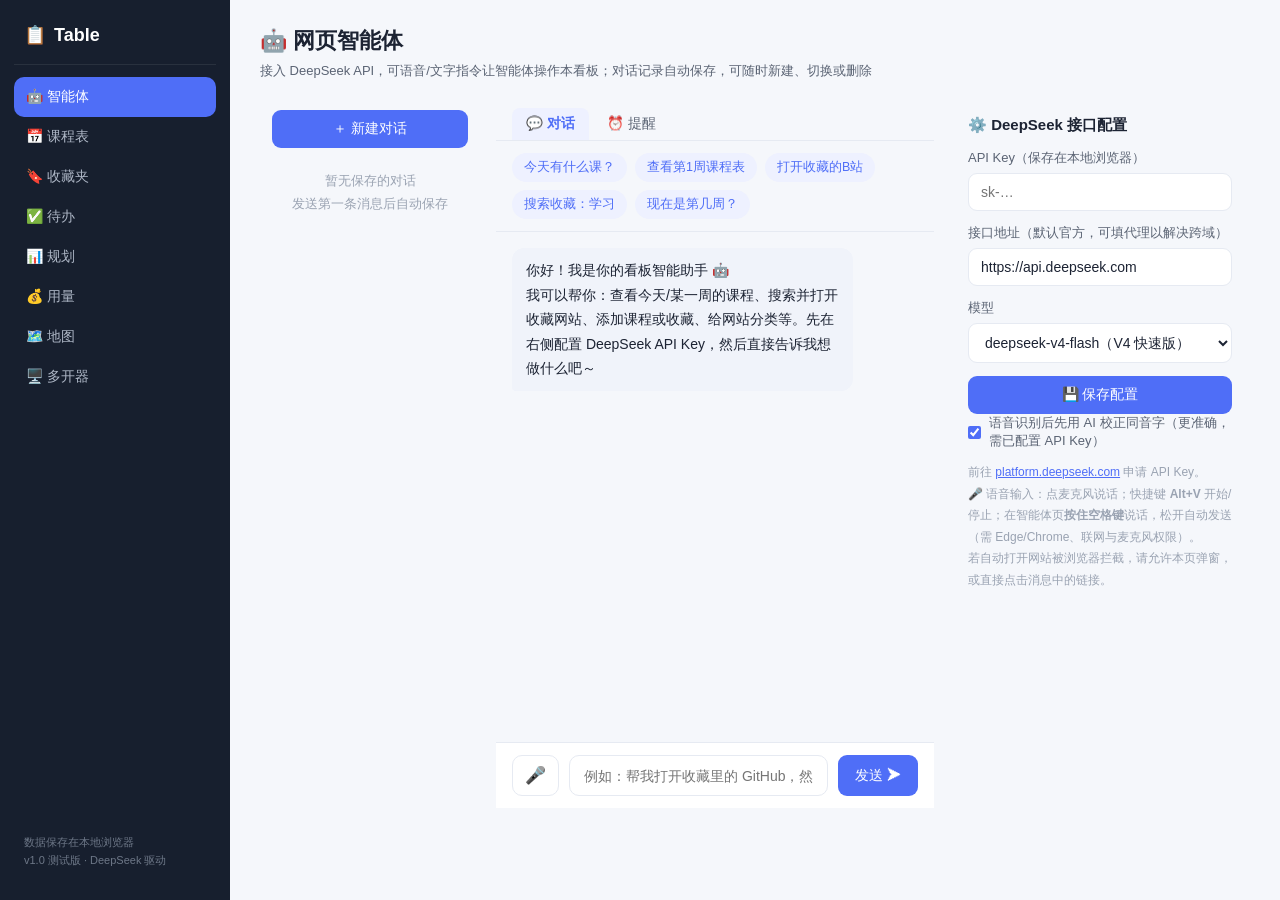
==== index.html @ e318bb45 "open" ====
<!DOCTYPE html>
<html lang="zh-CN">
<head>
  <meta charset="UTF-8" />
  <meta name="viewport" content="width=device-width, initial-scale=1.0" />
  <title>Table-为效率而生</title>
  <link rel="stylesheet" href="Table.css" />
</head>
<body>
  <div class="app">
    <!-- ==================== 侧边导航 ==================== -->
    <aside class="sidebar">
      <div class="logo">📋 <span>Table</span></div>
      <nav>
        <button class="nav-item active" data-page="agent">🤖 智能体<span class="nav-badge hidden" id="nav-remind-badge"></span></button>
        <button class="nav-item" data-page="schedule">📅 课程表</button>
        <button class="nav-item" data-page="bookmarks">🔖 收藏夹</button>
        <button class="nav-item" data-page="tasks">✅ 待办</button>
        <button class="nav-item" data-page="gantt">📊 规划</button>
        <button class="nav-item" data-page="usage">💰 用量</button>
        <button class="nav-item" data-page="map">🗺️ 地图</button>
        <button class="nav-item" data-page="multi">🖥️ 多开器</button>
      </nav>
      <div class="side-foot">数据保存在本地浏览器<br />v1.0 测试版 · DeepSeek 驱动</div>
    </aside>

    <!-- ==================== 主内容区 ==================== -->
    <main class="content">

      <!-- ============ 页面：课程表 ============ -->
      <section id="page-schedule" class="page hidden">
        <div class="page-head">
          <div>
            <h1>📅 大学生课程表</h1>
            <p class="sub">当前：<b id="cur-week-label">第 — 周</b> · <span id="today-label"></span></p>
          </div>
          <div class="head-controls">
            <label class="inline-field">开学第一天(上课)
              <input id="semester-start" type="date" />
            </label>
            <label class="inline-field">节数
              <select id="max-sec">
                <option value="10">10</option>
                <option value="11">11</option>
                <option value="12" selected>12</option>
                <option value="13">13</option>
                <option value="14">14</option>
              </select>
            </label>
            <button class="btn ghost" id="btn-times">⏰ 节次时间</button>
            <div class="week-nav">
              <button id="wk-prev" class="btn ghost" title="上一周">◀</button>
              <select id="wk-select" title="选择周次"></select>
              <button id="wk-next" class="btn ghost" title="下一周">▶</button>
              <button id="btn-today" class="btn ghost">今天</button>
            </div>
            <div class="dropdown">
              <button class="btn ghost" id="btn-import-menu">⬇ 导入课表 ▾</button>
              <div class="menu hidden" id="import-menu">
                <button data-import="html">📄 教务系统网页(HTML)导入</button>
                <button data-import="csv">📊 CSV 模板导入</button>
                <button data-import="paste">📋 粘贴文本导入</button>
                <button data-import="template">⬇ 下载 CSV 模板</button>
              </div>
            </div>
            <button class="btn primary" id="btn-add-course">＋ 添加课程</button>
            <button class="btn ghost danger" id="btn-clear-courses">🗑 清空课表</button>
          </div>
        </div>

        <div id="banner-warn" class="banner hidden">
          ⚠️ 尚未设置「开学第一天（上课）日期」，无法计算当前周和今日课程。请在上方准确填写本学期开学第一天上课的日期（重要：填错会导致当天课程读取错误）。
        </div>

        <div class="sch-wrap">
          <div id="schedule-grid"></div>
        </div>

        <div class="card today-panel" id="today-panel"></div>
      </section>

      <!-- ============ 页面：收藏夹 ============ -->
      <section id="page-bookmarks" class="page hidden">
        <div class="page-head">
          <div>
            <h1>🔖 Edge 收藏夹</h1>
            <p class="sub" id="bm-stats"></p>
          </div>
          <div class="head-controls">
            <button class="btn ghost" id="btn-cats">🏷 分类管理</button>
            <button class="btn primary" id="btn-bm-import">📥 一键导入 Edge 收藏夹</button>
            <button class="btn ghost" id="btn-bm-add">＋ 手动收藏</button>
            <button class="btn ghost" id="btn-bm-dedupe">🧹 一键去重</button>
            <button class="btn ghost" id="btn-bm-export-edge">📤 导出 Edge(HTML)</button>
            <button class="btn ghost" id="btn-bm-export">📤 导出备份 JSON</button>
            <button class="btn ghost danger" id="btn-bm-clear">🗑 清空</button>
          </div>
        </div>

        <div class="guide">
          <b>导入方式：</b><br />
          方式 A（推荐）：Edge 地址栏输入 <code>edge://favorites</code> → 打开收藏夹管理 → 右上角 <code>⋯</code> → <code>导出收藏夹</code>，保存 HTML 文件后选择导入。<br />
          方式 B：直接选择本地收藏文件（无扩展名）：<code>C:\Users\你的用户名\AppData\Local\Microsoft\Edge\User Data\Default\Bookmarks</code><br />
          <b>互通：</b>点「导出 Edge(HTML)」生成的 HTML 文件，可在 Edge <code>edge://favorites</code> → <code>⋯</code> → <code>导入收藏夹</code> 批量导入，所有分类文件夹将直接出现在 Edge <b>收藏夹栏</b>中。<br />
          <b>说明：</b>浏览器安全策略不允许网页自动读取本地文件，首次需手动选择一次文件；重复导入会自动按网址去重，并给已有书签补齐缺失分类。导入时收藏夹的子文件夹会自动转换为分类（根文件夹直属书签为未分类）。
        </div>

        <div class="bm-toolbar">
          <input id="bm-search" class="search-input" type="search" placeholder="🔍 搜索网站名称 / 网址 / 分类名称…" />
        </div>
        <div class="chips" id="bm-chips"></div>
        <div class="bm-grid" id="bm-grid"></div>
      </section>

      <!-- ============ 页面：待办 ============ -->
      <section id="page-tasks" class="page hidden">
        <div class="page-head">
          <div>
            <h1>✅ 任务待办</h1>
            <p class="sub" id="tk-stats"></p>
          </div>
          <div class="head-controls">
            <button class="btn primary" id="btn-tk-add">＋ 添加任务</button>
          </div>
        </div>
        <div class="tk-list" id="tk-list"></div>
      </section>

      <!-- ============ 页面：规划（甘特图） ============ -->
      <section id="page-gantt" class="page hidden">
        <div class="page-head">
          <div>
            <h1>📊 未来规划 · 甘特图</h1>
            <p class="sub" id="gt-stats"></p>
          </div>
          <div class="head-controls">
            <label class="inline-field">刻度
              <select id="gt-zoom">
                <option value="12">12px/天</option>
                <option value="16" selected>16px/天</option>
                <option value="24">24px/天</option>
                <option value="32">32px/天</option>
                <option value="48">48px/天</option>
              </select>
            </label>
            <button class="btn ghost" id="btn-gt-today">📍 今天</button>
            <button class="btn primary" id="btn-gt-add">＋ 添加事件</button>
          </div>
        </div>
        <div class="card gantt-wrap">
          <div id="gantt-chart"></div>
        </div>
      </section>

      <!-- ============ 页面：用量中心 ============ -->
      <section id="page-usage" class="page hidden">
        <div class="page-head">
          <div>
            <h1>💰 用量中心</h1>
            <p class="sub">DeepSeek 官方余额接口 + 本看板逐请求消耗统计（估算费用）</p>
          </div>
          <div class="head-controls">
            <div class="seg" id="us-range">
              <button class="seg-btn active" data-range="today">今日</button>
              <button class="seg-btn" data-range="7d">近7天</button>
              <button class="seg-btn" data-range="30d">近30天</button>
              <button class="seg-btn" data-range="all">全部</button>
            </div>
          </div>
        </div>
        <div id="us-balance"></div>
        <div class="us-grid">
          <div class="card us-chart-card">
            <div class="card-head"><h2>Token 消耗</h2><span class="card-hint" id="us-chart-hint"></span></div>
            <div class="us-chart" id="us-chart"></div>
          </div>
          <div class="card us-table-card">
            <div class="card-head"><h2>模型维度统计</h2><span class="card-hint" id="us-table-hint"></span></div>
            <div class="table-wrap">
              <table class="tx-table"><thead>
                <tr><th>模型</th><th>请求数</th><th>输入·命中</th><th>输入·未命中</th><th>输出</th><th>估算费用</th></tr>
              </thead><tbody id="us-table-body"></tbody></table>
            </div>
          </div>
        </div>
        <div class="card us-price-card">
          <div class="card-head"><h2>单价设置（¥ / 百万 tokens · 每模型独立六项）</h2><span class="card-hint">官方调价后在此修改，费用估算立即生效；高峰时段为北京时间 9:00-12:00、14:00-18:00（其余为空闲时段）</span></div>
          <div id="us-price-groups"></div>
          <div class="us-price-row"><button class="btn primary" id="us-price-save">💾 保存全部单价</button></div>
        </div>
      </section>

      <!-- ============ 页面：地图 ============ -->
      <section id="page-map" class="page hidden">
        <div class="page-head">
          <div>
            <h1>🗺️ 高德地图</h1>
            <p class="sub" id="map-status">未配置 API Key</p>
          </div>
          <div class="head-controls">
            <input id="map-search-input" class="search-input" type="search" placeholder="🔍 搜索地点（如：西安交通大学）" style="max-width:280px" />
            <button class="btn primary" id="btn-map-search">查找</button>
            <button class="btn ghost" id="btn-map-locate">📍 定位</button>
            <button class="btn ghost" id="btn-fence-add">⛓️ 电子围栏</button>
            <button class="btn ghost" id="btn-map-ruler">📏 测距</button>
            <button class="btn ghost" id="btn-map-route">🧭 路径规划</button>
            <button class="btn ghost" id="btn-map-config">⚙️ Key 配置</button>
            <button class="btn ghost" id="btn-map-full">⛶ 全屏</button>
          </div>
        </div>
        <div class="map-layout">
          <div class="card map-wrap">
            <div id="map-container"></div>
            <div id="map-draw-banner" class="map-draw-banner hidden">
              <span id="map-draw-text">正在绘制围栏…</span>
              <button class="btn primary btn-sm hidden" id="map-draw-done">✅ 完成</button>
              <button class="btn ghost btn-sm" id="map-draw-cancel">取消</button>
            </div>
            <div id="map-route-banner" class="map-draw-banner map-route-banner hidden">
              <span id="map-route-text">正在选择起点…</span>
              <button class="btn ghost btn-sm" id="map-route-cancel">取消</button>
            </div>
          </div>
          <div class="card map-side">
            <div class="card-head">
              <h2>地图面板</h2>
              <div class="seg" id="map-side-tabs">
                <button class="seg-btn active" data-tab="results">搜索结果</button>
                <button class="seg-btn" data-tab="fences">⛓️ 围栏</button>
              </div>
            </div>
            <span class="card-hint" id="map-side-hint" style="margin-bottom:6px">输入关键词点击「查找」</span>
            <div id="map-results" class="map-results"></div>
            <div id="map-fences" class="map-fences hidden">
              <div class="fence-count" id="fence-count"></div>
              <div id="fence-list"></div>
            </div>
          </div>
        </div>
      </section>

      <!-- ============ 页面：多开器 ============ -->
      <section id="page-multi" class="page hidden">
        <div class="page-head">
          <div>
            <h1>🖥️ 多开器</h1>
            <p class="sub" id="multi-status">同时打开多个网页分屏独立操作 · 部分网站禁止嵌入（该屏会显示空白）</p>
          </div>
          <div class="head-controls">
            <div class="seg" id="multi-layout">
              <button class="seg-btn" data-layout="1">1 屏</button>
              <button class="seg-btn active" data-layout="2">2 屏</button>
              <button class="seg-btn" data-layout="4">4 屏</button>
            </div>
            <select id="multi-group" class="select" style="width:auto"><option value="">— 网址组 —</option></select>
            <button class="btn ghost" id="multi-group-save">💾 存为组</button>
            <button class="btn ghost danger" id="multi-group-del">🗑 删组</button>
            <button class="btn ghost" id="btn-multi-popall" title="把各屏网址在独立浏览器窗口中打开（不受嵌入/第三方Cookie限制）">🪟 全部外置</button>
            <button class="btn ghost" id="btn-multi-full">⛶ 全屏</button>
          </div>
        </div>
        <div id="multi-grid" class="multi-grid layout-2"></div>
      </section>

      <!-- ============ 页面：智能体 ============ -->
      <section id="page-agent" class="page">
        <div class="page-head">
          <div>
            <h1>🤖 网页智能体</h1>
            <p class="sub">接入 DeepSeek API，可语音/文字指令让智能体操作本看板；对话记录自动保存，可随时新建、切换或删除</p>
          </div>
        </div>

        <div class="agent-layout">
          <div class="card sess-panel">
            <button class="btn primary btn-block" id="btn-new-chat">＋ 新建对话</button>
            <div id="sess-list"></div>
          </div>
          <div class="card chat-card">
            <div class="chat-tabs">
              <button class="chat-tab active" data-tab="chat">💬 对话</button>
              <button class="chat-tab" data-tab="remind">⏰ 提醒<span class="red-badge hidden" id="remind-badge"></span></button>
            </div>
            <div class="quick-chips">
              <button class="qchip" data-q="今天有什么课？">今天有什么课？</button>
              <button class="qchip" data-q="查看第1周的课程表">查看第1周课程表</button>
              <button class="qchip" data-q="打开收藏夹里的B站">打开收藏的B站</button>
              <button class="qchip" data-q="搜索收藏夹：学习">搜索收藏：学习</button>
              <button class="qchip" data-q="现在是第几周？">现在是第几周？</button>
            </div>
            <div class="chat-msgs" id="chat-msgs">
              <div class="msg ai">你好！我是你的看板智能助手 🤖<br />我可以帮你：查看今天/某一周的课程、搜索并打开收藏网站、添加课程或收藏、给网站分类等。先在右侧配置 DeepSeek API Key，然后直接告诉我想做什么吧～</div>
            </div>
            <div class="remind-msgs hidden" id="remind-msgs"></div>
            <div class="chat-inputrow">
              <button class="btn voice-btn" id="btn-voice" title="语音输入（需 Edge/Chrome、联网和麦克风权限）">🎤</button>
              <input id="chat-input" type="text" placeholder="例如：帮我打开收藏里的 GitHub，然后看看这周有什么课（也可点 🎤 语音输入）" />
              <button class="btn primary" id="btn-chat-send">发送 ➤</button>
            </div>
          </div>

          <div class="card agent-cfg">
            <h3>⚙️ DeepSeek 接口配置</h3>
            <label class="field">
              <span>API Key（保存在本地浏览器）</span>
              <input id="ag-key" type="password" placeholder="sk-…" />
            </label>
            <label class="field">
              <span>接口地址（默认官方，可填代理以解决跨域）</span>
              <input id="ag-base" type="text" placeholder="https://api.deepseek.com" />
            </label>
            <label class="field">
              <span>模型</span>
              <select id="ag-model">
                <option value="deepseek-v4-flash">deepseek-v4-flash（V4 快速版）</option>
                <option value="deepseek-v4-pro">deepseek-v4-pro（V4 旗舰版）</option>
              </select>
            </label>
            <button class="btn primary btn-block" id="btn-ag-save">💾 保存配置</button>
            <label class="check-row">
              <input type="checkbox" id="ag-voicefix" checked />
              <span>语音识别后先用 AI 校正同音字（更准确，需已配置 API Key）</span>
            </label>
            <p class="cfg-hint">
              前往 <a href="https://platform.deepseek.com" target="_blank" rel="noopener">platform.deepseek.com</a> 申请 API Key。<br />
              🎤 语音输入：点麦克风说话；快捷键 <b>Alt+V</b> 开始/停止；在智能体页<b>按住空格键</b>说话，松开自动发送（需 Edge/Chrome、联网与麦克风权限）。<br />
              若自动打开网站被浏览器拦截，请允许本页弹窗，或直接点击消息中的链接。
            </p>
          </div>
        </div>
      </section>
    </main>
  </div>

  <!-- ==================== 课程弹窗 ==================== -->
  <div id="modal-course" class="modal hidden">
    <div class="modal-mask"></div>
    <div class="modal-card">
      <div class="modal-head">
        <h3 id="c-title">添加课程</h3>
        <button class="modal-close" data-close="modal-course">✕</button>
      </div>
      <div class="modal-body">
        <div class="form-grid">
          <label class="field"><span>课程名称 *</span><input id="c-name" type="text" placeholder="如：高等数学" /></label>
          <label class="field"><span>教师</span><input id="c-teacher" type="text" placeholder="如：张老师" /></label>
          <label class="field"><span>教室 / 地点</span><input id="c-location" type="text" placeholder="如：教101" /></label>
          <label class="field"><span>星期 *</span>
            <select id="c-day">
              <option value="1">周一</option><option value="2">周二</option><option value="3">周三</option>
              <option value="4">周四</option><option value="5">周五</option><option value="6">周六</option><option value="7">周日</option>
            </select>
          </label>
          <label class="field"><span>开始节次 *</span><input id="c-start" type="number" min="1" max="14" value="1" /></label>
          <label class="field"><span>结束节次 *</span><input id="c-end" type="number" min="1" max="14" value="2" /></label>
        </div>
        <label class="field"><span>上课周次 *（如 1-16周、1-8周(单)、2-16周(双)、3,5,7周）</span>
          <input id="c-weeks" type="text" placeholder="如：1-16周" /></label>
        <label class="field"><span>备注</span><input id="c-note" type="text" maxlength="50" placeholder="可选" /></label>
      </div>
      <div class="modal-foot">
        <button class="btn ghost" data-close="modal-course">取消</button>
        <button class="btn ghost danger hidden" id="c-delete">删除</button>
        <button class="btn primary" id="c-save">保存</button>
      </div>
    </div>
  </div>

  <!-- ==================== 导入课表弹窗 ==================== -->
  <div id="modal-import" class="modal hidden">
    <div class="modal-mask"></div>
    <div class="modal-card wide">
      <div class="modal-head">
        <h3 id="im-title">导入课表</h3>
        <button class="modal-close" data-close="modal-import">✕</button>
      </div>
      <div class="modal-body">
        <div id="im-guide"></div>
        <div id="im-paste" class="hidden">
          <label class="field"><span>每行一门课：课程名称|教师|教室|星期(1-7)|节次(如3-4)|周次(如1-16周)</span>
            <textarea id="im-paste-text" rows="8" placeholder="高等数学|张老师|教101|1|1-2|1-16周&#10;大学英语|李老师|教202|3|3-4|2-16周(双)"></textarea>
          </label>
          <button class="btn primary" id="im-paste-ok">解析并预览</button>
        </div>
        <div id="im-preview" class="hidden">
          <p class="pv-summary" id="im-summary"></p>
          <div class="pv-wrap"><table class="pv-table"><thead>
            <tr><th>课程名称</th><th>教师</th><th>教室</th><th>星期</th><th>节次</th><th>周次</th></tr>
          </thead><tbody id="im-preview-body"></tbody></table></div>
        </div>
      </div>
      <div class="modal-foot">
        <button class="btn ghost" data-close="modal-import">取消</button>
        <button class="btn primary hidden" id="im-confirm">✅ 确认导入</button>
      </div>
    </div>
  </div>

  <!-- ==================== 节次时间设置弹窗 ==================== -->
  <div id="modal-times" class="modal hidden">
    <div class="modal-mask"></div>
    <div class="modal-card">
      <div class="modal-head">
        <h3>⏰ 节次时间设置</h3>
        <button class="modal-close" data-close="modal-times">✕</button>
      </div>
      <div class="modal-body">
        <div class="times-table" id="times-table"></div>
        <p class="cfg-hint">填写每日各节次的开始 / 结束时间后，将显示在课表左侧节次列、今日课程和课程块悬浮提示中；某节无课可留空。</p>
      </div>
      <div class="modal-foot">
        <button class="btn ghost" id="times-default">⚡ 填充默认时间</button>
        <button class="btn ghost" data-close="modal-times">取消</button>
        <button class="btn primary" id="times-save">保存</button>
      </div>
    </div>
  </div>

  <!-- ==================== 分类管理弹窗 ==================== -->
  <div id="modal-cats" class="modal hidden">
    <div class="modal-mask"></div>
    <div class="modal-card">
      <div class="modal-head">
        <h3>🏷 分类管理</h3>
        <button class="modal-close" data-close="modal-cats">✕</button>
      </div>
      <div class="modal-body">
        <div id="cats-list"></div>
        <div class="cats-add-row">
          <input id="cat-new-name" type="text" placeholder="新分类名称" maxlength="12" />
          <button class="btn primary" id="cat-add">＋ 添加</button>
        </div>
        <p class="cfg-hint">重命名分类后，该分类下的收藏会自动更新；删除分类后，其下收藏变为「未分类」。</p>
      </div>
      <div class="modal-foot">
        <button class="btn ghost" data-close="modal-cats">关闭</button>
      </div>
    </div>
  </div>

  <!-- ==================== 手动收藏弹窗 ==================== -->
  <div id="modal-bm-add" class="modal hidden">
    <div class="modal-mask"></div>
    <div class="modal-card">
      <div class="modal-head">
        <h3>＋ 手动收藏网站</h3>
        <button class="modal-close" data-close="modal-bm-add">✕</button>
      </div>
      <div class="modal-body">
        <label class="field"><span>网站名称 *</span><input id="bma-name" type="text" maxlength="60" placeholder="如：B站" /></label>
        <label class="field"><span>网址 *</span><input id="bma-url" type="text" placeholder="如：www.bilibili.com（可省略 https://）" /></label>
        <label class="field"><span>分类（可选）</span><select id="bma-cat"></select></label>
      </div>
      <div class="modal-foot">
        <button class="btn ghost" data-close="modal-bm-add">取消</button>
        <button class="btn primary" id="bma-save">保存</button>
      </div>
    </div>
  </div>

  <!-- ==================== 任务弹窗 ==================== -->
  <div id="modal-task" class="modal hidden">
    <div class="modal-mask"></div>
    <div class="modal-card">
      <div class="modal-head">
        <h3 id="tk-modal-title">添加任务</h3>
        <button class="modal-close" data-close="modal-task">✕</button>
      </div>
      <div class="modal-body">
        <label class="field"><span>任务名称 *</span><input id="tk-title" type="text" maxlength="60" placeholder="如：提交实验报告" /></label>
        <label class="field"><span>结束时间 *（截止前 1 小时会自动提醒）</span><input id="tk-due" type="datetime-local" /></label>
        <label class="field"><span>备注（可选）</span><input id="tk-note" type="text" maxlength="100" placeholder="如：格式要求 PDF" /></label>
      </div>
      <div class="modal-foot">
        <button class="btn ghost" data-close="modal-task">取消</button>
        <button class="btn ghost danger hidden" id="tk-delete">删除</button>
        <button class="btn primary" id="tk-save">保存</button>
      </div>
    </div>
  </div>

  <!-- ==================== 规划事件弹窗 ==================== -->
  <div id="modal-event" class="modal hidden">
    <div class="modal-mask"></div>
    <div class="modal-card">
      <div class="modal-head">
        <h3 id="ev-modal-title">添加事件</h3>
        <button class="modal-close" data-close="modal-event">✕</button>
      </div>
      <div class="modal-body">
        <label class="field"><span>事件名称 *</span><input id="ev-name" type="text" maxlength="60" placeholder="如：课程设计 / 期末复习" /></label>
        <div class="form-grid">
          <label class="field"><span>开始日期 *</span><input id="ev-start" type="date" /></label>
          <label class="field"><span>结束日期 *</span><input id="ev-end" type="date" /></label>
        </div>
      </div>
      <div class="modal-foot">
        <button class="btn ghost" data-close="modal-event">取消</button>
        <button class="btn ghost danger hidden" id="ev-delete">删除</button>
        <button class="btn primary" id="ev-save">保存</button>
      </div>
    </div>
  </div>

  <!-- ==================== 地图 Key 配置弹窗 ==================== -->
  <div id="modal-mapcfg" class="modal hidden">
    <div class="modal-mask"></div>
    <div class="modal-card">
      <div class="modal-head">
        <h3>🗺️ 高德地图 Key 配置</h3>
        <button class="modal-close" data-close="modal-mapcfg">✕</button>
      </div>
      <div class="modal-body">
        <label class="field"><span>API Key *（Web服务 / JS API 共用）</span>
          <input id="map-key" type="text" placeholder="在高德开放平台创建应用后获取" /></label>
        <label class="field"><span>安全密钥（SecurityJsCode，JS API 2.0 必需）</span>
          <input id="map-sec" type="text" placeholder="与 Key 配套的安全密钥" /></label>
        <div class="guide">
          <b>申请步骤：</b><br />
          1. 打开 <code>https://console.amap.com</code> → 应用管理 → 我的应用 → 创建新应用<br />
          2. 添加 Key，服务平台勾选 <b>「Web端(JS API)」</b> 与 <b>「Web服务」</b><br />
          3. 复制 <b>Key</b> 与 <b>安全密钥</b> 填入上方，点「保存并测试」<br />
          Key 仅保存在本机浏览器 localStorage，不会上传。
        </div>
      </div>
      <div class="modal-foot">
        <button class="btn ghost" data-close="modal-mapcfg">取消</button>
        <button class="btn primary" id="map-save-test">💾 保存并测试</button>
      </div>
    </div>
  </div>

  <!-- ==================== 电子围栏弹窗 ==================== -->
  <div id="modal-fence" class="modal hidden">
    <div class="modal-mask"></div>
    <div class="modal-card">
      <div class="modal-head">
        <h3 id="fence-modal-title">⛓️ 新建电子围栏</h3>
        <button class="modal-close" data-close="modal-fence">✕</button>
      </div>
      <div class="modal-body">
        <label class="field"><span>围栏名称 *</span><input id="fence-name" type="text" maxlength="30" placeholder="如：宿舍区 / 图书馆 / 自习室范围" /></label>
        <span style="display:block;font-size:13px;color:var(--ink2);margin-bottom:6px">围栏形状</span>
        <div class="fence-types">
          <button type="button" class="fence-type-card active" data-type="polygon">
            <span class="ft-icon">⬠</span>
            <span class="ft-label">多边形围栏</span>
            <span class="ft-desc">单击添加顶点，双击结束</span>
          </button>
          <button type="button" class="fence-type-card" data-type="circle">
            <span class="ft-icon">◯</span>
            <span class="ft-label">圆形围栏</span>
            <span class="ft-desc">拖动设置半径，或输入半径点选圆心</span>
          </button>
        </div>
        <div id="fence-pick-group" class="hidden">
          <label class="field"><span>多边形绘制方式</span>
            <select id="fence-draw-mode">
              <option value="free">🖱 自由绘制（单击加点，双击结束）</option>
              <option value="pick">🎯 选点绘制（选取旧围栏内的多个点）</option>
            </select>
          </label>
          <label class="field"><span>约束围栏（选点绘制时选择旧围栏）</span>
            <select id="fence-constraint"></select>
          </label>
        </div>
        <div id="fence-radius-group" class="hidden">
          <label class="field"><span>圆形半径（米）</span>
            <input id="fence-radius" type="number" min="10" max="100000" step="10" value="200" /></label>
          <div class="seg" id="fence-circle-mode" style="margin-bottom:14px">
            <button class="seg-btn active" data-mode="drag">🖱 拖动设置半径</button>
            <button class="seg-btn" data-mode="input">🎯 输入半径（点选圆心）</button>
          </div>
        </div>
        <div class="guide">保存后围栏以橙色虚线 + 半透明填充显示在地图上；可在右侧「⛓️ 围栏」面板中定位、改名、重绘或删除。</div>
      </div>
      <div class="modal-foot">
        <button class="btn ghost" data-close="modal-fence">取消</button>
        <button class="btn primary" id="fence-draw-start">▶ 开始绘制</button>
      </div>
    </div>
  </div>

  <!-- ==================== 路径规划弹窗 ==================== -->
  <div id="modal-route" class="modal hidden">
    <div class="modal-mask"></div>
    <div class="modal-card">
      <div class="modal-head">
        <h3>🧭 路径规划</h3>
        <button class="modal-close" data-close="modal-route">✕</button>
      </div>
      <div class="modal-body">
        <div class="route-field">
          <span class="route-label">起点 *（搜索后从列表选择具体位置）</span>
          <div class="route-input-row">
            <input id="route-origin" type="text" placeholder="如：西安交通大学 东门（或 经度,纬度）" />
            <button class="btn ghost" id="route-origin-search">🔍 搜索</button>
          </div>
          <div class="route-picked hidden" id="route-origin-picked"></div>
          <div class="route-pick-list" id="route-origin-list"></div>
        </div>
        <div class="route-field">
          <span class="route-label">终点 *（搜索后从列表选择具体位置）</span>
          <div class="route-input-row">
            <input id="route-dest" type="text" placeholder="如：钟楼饭店（或 经度,纬度）" />
            <button class="btn ghost" id="route-dest-search">🔍 搜索</button>
          </div>
          <div class="route-picked hidden" id="route-dest-picked"></div>
          <div class="route-pick-list" id="route-dest-list"></div>
        </div>
        <label class="field"><span>出行方式</span>
          <select id="route-mode">
            <option value="driving">🚗 驾车</option>
            <option value="walking">🚶 步行</option>
            <option value="bicycling">🚴 骑行</option>
            <option value="metro">🚇 地铁（优先含地铁的换乘方案）</option>
            <option value="transit">🚌 混合（公交/地铁/步行综合）</option>
          </select>
        </label>
        <div class="guide">⚠️ 规划将给出「🏆 最优方案」与最多两条备选方案（虚线显示）；混合出行自动组合公交、地铁与步行。重名建筑请务必在地图上对照选点。</div>
      </div>
      <div class="modal-foot">
        <button class="btn ghost" data-close="modal-route">取消</button>
        <button class="btn primary" id="route-plan-start">▶ 开始规划</button>
      </div>
    </div>
  </div>

  <div id="toast" class="toast hidden"></div>

  <!-- 隐藏文件输入 -->
  <input type="file" id="file-import" class="hidden" />
  <input type="file" id="file-bm" class="hidden" />

  <script src="Table.js"></script>
</body>
</html>
---- Table.css ----
/* ============================================================
   Table - 样式表
   主题：靛蓝 #4f6ef7 · 深色侧栏 · 卡片式布局
   ============================================================ */

:root {
  --bg: #f5f7fb;
  --card: #ffffff;
  --line: #e6eaf2;
  --ink: #1c2333;
  --ink2: #5b6474;
  --ink3: #9aa3b2;
  --accent: #4f6ef7;
  --accent-light: #eef1ff;
  --danger: #ef4444;
  --radius: 14px;
  --shadow: 0 4px 16px rgba(28, 35, 51, 0.06);
}

* { box-sizing: border-box; margin: 0; padding: 0; }
body {
  font-family: -apple-system, BlinkMacSystemFont, "PingFang SC", "Hiragino Sans GB",
    "Microsoft YaHei", "Segoe UI", sans-serif;
  background: var(--bg);
  color: var(--ink);
  min-height: 100vh;
}
.hidden { display: none !important; }
button { font-family: inherit; cursor: pointer; border: none; background: none; }
input, select, textarea { font-family: inherit; }

/* ---------------- 布局 ---------------- */
.app { display: flex; min-height: 100vh; }
.sidebar {
  width: 230px;
  flex: none;
  background: #171f2e;
  color: #fff;
  padding: 20px 14px;
  display: flex;
  flex-direction: column;
  gap: 12px;
  position: sticky;
  top: 0;
  height: 100vh;
}
.logo {
  display: flex; align-items: center; gap: 8px;
  font-size: 18px; font-weight: 700;
  padding: 4px 10px 18px;
  border-bottom: 1px solid rgba(255, 255, 255, .08);
}
.nav-item {
  display: flex; align-items: center; gap: 10px;
  width: 100%;
  padding: 11px 12px;
  border-radius: 10px;
  color: #aeb7c6;
  font-size: 14px;
  text-align: left;
  transition: all .15s ease;
}
.nav-item:hover { background: rgba(255, 255, 255, .06); color: #fff; }
.nav-item.active { background: var(--accent); color: #fff; }
.side-foot { margin-top: auto; font-size: 11px; color: #6d7787; line-height: 1.7; padding: 10px; }

.content { flex: 1; padding: 26px 30px; max-width: 1460px; min-width: 0; }

/* ---------------- 页头 ---------------- */
.page-head {
  display: flex; justify-content: space-between; align-items: flex-end;
  gap: 16px; flex-wrap: wrap; margin-bottom: 18px;
}
.page-head h1 { font-size: 22px; }
.sub { color: var(--ink2); font-size: 13px; margin-top: 6px; }
.head-controls { display: flex; gap: 10px; align-items: center; flex-wrap: wrap; }

/* ---------------- 按钮 / 表单 ---------------- */
.btn {
  display: inline-flex; align-items: center; justify-content: center; gap: 6px;
  padding: 9px 16px;
  border-radius: 9px;
  font-size: 14px; font-weight: 500;
  border: 1px solid transparent;
  transition: all .15s ease;
  white-space: nowrap;
}
.btn.primary { background: var(--accent); color: #fff; }
.btn.primary:hover { background: #3d5cf0; box-shadow: 0 4px 12px rgba(79, 110, 247, .35); }
.btn.ghost { background: #fff; border-color: var(--line); color: var(--ink2); }
.btn.ghost:hover { border-color: var(--accent); color: var(--accent); }
.btn.danger { color: var(--danger); }
.btn.danger:hover { border-color: var(--danger); }
.btn-block { width: 100%; }
.btn:active { transform: scale(.97); }

.inline-field {
  display: flex; align-items: center; gap: 8px;
  font-size: 13px; color: var(--ink2);
  background: #fff; border: 1px solid var(--line); border-radius: 10px;
  padding: 7px 12px;
}
.inline-field input, .inline-field select {
  border: none; outline: none; background: #fff; font-size: 13px; color: var(--ink);
}

.field { display: block; margin-bottom: 13px; }
.field span { display: block; font-size: 13px; color: var(--ink2); margin-bottom: 6px; }
.field input, .field select, .field textarea {
  width: 100%;
  padding: 10px 12px;
  border: 1px solid var(--line);
  border-radius: 9px;
  font-size: 14px;
  background: #fff;
  color: var(--ink);
  outline: none;
  transition: border-color .15s ease;
}
.field input:focus, .field select:focus, .field textarea:focus { border-color: var(--accent); }
.form-grid { display: grid; grid-template-columns: 1fr 1fr; gap: 0 14px; }

/* ---------------- 提示横幅 / 说明框 ---------------- */
.banner {
  background: #fff7e6; border: 1px solid #ffd591; color: #ad6800;
  border-radius: 10px; padding: 10px 14px; font-size: 13px; line-height: 1.7;
  margin-bottom: 14px;
}
.guide {
  background: #f7f9ff; border: 1px solid #dbe4ff; border-radius: 10px;
  padding: 12px 14px; font-size: 13px; color: var(--ink2); line-height: 1.9;
  margin-bottom: 14px;
}
.guide code, .cfg-hint code {
  background: #eef1f8; padding: 1px 6px; border-radius: 4px; font-size: 12px;
}

/* ---------------- 课程表 ---------------- */
.sch-wrap {
  background: var(--card); border-radius: var(--radius); box-shadow: var(--shadow);
  padding: 16px; overflow: auto;
}
.sch-head { display: flex; margin-left: 64px; }
.sch-day-head {
  flex: 1; text-align: center; padding: 8px 4px;
  font-size: 13px; color: var(--ink2); border-radius: 8px;
}
.sch-day-head b { display: block; font-size: 11px; color: var(--ink3); font-weight: 400; }
.sch-day-head.today { background: var(--accent-light); color: var(--accent); font-weight: 700; }
.sch-body { display: flex; margin-top: 8px; border-top: 1px solid var(--line); min-width: 700px; }
.sch-time { width: 64px; flex: none; display: flex; flex-direction: column; }
.sch-time div {
  height: 48px; display: flex; flex-direction: column; align-items: center; justify-content: center;
  gap: 1px; border-bottom: 1px solid #f0f2f7;
}
.sch-time b { font-size: 12px; font-weight: 600; color: var(--ink2); }
.sch-time span { font-size: 10px; color: var(--ink3); font-variant-numeric: tabular-nums; }
.sch-day {
  flex: 1; position: relative; border-left: 1px solid var(--line);
  background: repeating-linear-gradient(to bottom, transparent 0 47px, #f0f2f7 47px 48px);
}
.sch-day.today {
  background: repeating-linear-gradient(to bottom, rgba(79, 110, 247, .05) 0 47px, #f0f2f7 47px 48px);
}
.sch-block {
  position: absolute; left: 4px; right: 4px;
  border-radius: 8px; padding: 6px 8px; overflow: hidden;
  cursor: pointer; font-size: 12px;
  transition: transform .1s ease, box-shadow .1s ease;
}
.sch-block:hover { transform: scale(1.03); box-shadow: 0 6px 16px rgba(0, 0, 0, .15); z-index: 2; }
.sch-slot { position: absolute; left: 4px; right: 4px; display: flex; gap: 4px; }
.sch-slot .sch-block { position: static; flex: 1; min-width: 0; }
.blk-name { font-weight: 700; font-size: 12.5px; white-space: nowrap; overflow: hidden; text-overflow: ellipsis; }
.blk-meta { opacity: .78; font-size: 11px; white-space: nowrap; overflow: hidden; text-overflow: ellipsis; }
.sch-empty { padding: 40px; text-align: center; color: var(--ink3); font-size: 14px; }

.today-panel { margin-top: 16px; padding: 16px 18px; }
.today-panel h3 { font-size: 15px; margin-bottom: 10px; }
.tp-item {
  display: flex; gap: 12px; align-items: center;
  padding: 10px 14px; border: 1px solid var(--line); border-radius: 10px;
  margin-top: 8px; font-size: 13.5px;
}
.tp-time { flex: none; font-weight: 700; color: var(--accent); font-size: 13px; font-variant-numeric: tabular-nums; }
.tp-sec { flex: none; font-weight: 700; color: var(--accent); }
.tp-empty { color: var(--ink3); font-size: 13px; padding: 6px 0; }

/* ---------------- 下拉菜单 ---------------- */
.dropdown { position: relative; }
.menu {
  position: absolute; right: 0; top: calc(100% + 6px);
  background: #fff; border: 1px solid var(--line); border-radius: 10px;
  box-shadow: 0 10px 28px rgba(0, 0, 0, .13);
  min-width: 220px; padding: 6px; z-index: 60;
}
.menu button {
  display: block; width: 100%; text-align: left;
  padding: 9px 12px; border-radius: 8px; font-size: 13.5px; color: var(--ink);
}
.menu button:hover { background: var(--accent-light); color: var(--accent); }

/* ---------------- 收藏夹 ---------------- */
.bm-toolbar { display: flex; gap: 10px; flex-wrap: wrap; margin-bottom: 12px; }
.search-input {
  flex: 1; min-width: 220px;
  padding: 10px 14px;
  border: 1px solid var(--line); border-radius: 10px;
  background: #fff; font-size: 14px; outline: none;
}
.search-input:focus { border-color: var(--accent); }
.chips { display: flex; gap: 8px; flex-wrap: wrap; margin-bottom: 14px; }
.chip {
  padding: 6px 14px; border-radius: 999px;
  background: #fff; border: 1px solid var(--line);
  font-size: 13px; color: var(--ink2);
  transition: all .15s ease;
}
.chip:hover { border-color: var(--accent); color: var(--accent); }
.chip.active { background: var(--accent); border-color: var(--accent); color: #fff; }
.bm-grid { display: grid; grid-template-columns: repeat(auto-fill, minmax(290px, 1fr)); gap: 14px; }
.bm-card {
  background: #fff; border-radius: 12px; box-shadow: var(--shadow);
  padding: 14px; display: flex; flex-direction: column; gap: 10px;
}
.bm-top { display: flex; gap: 10px; align-items: center; min-width: 0; }
.bm-ava {
  width: 38px; height: 38px; border-radius: 10px; flex: none;
  display: flex; align-items: center; justify-content: center;
  color: #fff; font-weight: 700; font-size: 16px;
}
.bm-info { min-width: 0; flex: 1; }
.bm-name {
  font-weight: 600; font-size: 14px; cursor: pointer;
  white-space: nowrap; overflow: hidden; text-overflow: ellipsis;
}
.bm-name:hover { color: var(--accent); }
.bm-url { font-size: 12px; color: var(--ink3); white-space: nowrap; overflow: hidden; text-overflow: ellipsis; }
.bm-meta { display: flex; gap: 6px; align-items: center; flex-wrap: wrap; }
.badge {
  background: #f0f3fa; color: var(--ink2); padding: 2px 8px; border-radius: 6px;
  font-size: 11.5px; max-width: 180px; overflow: hidden; text-overflow: ellipsis; white-space: nowrap;
}
.bm-actions { display: flex; gap: 8px; align-items: center; }
.bm-cat {
  flex: 1; min-width: 0;
  padding: 6px 8px; border: 1px solid var(--line); border-radius: 8px;
  font-size: 12.5px; background: #fff; color: var(--ink2); outline: none;
}
.bm-open { flex: none; }
.bm-empty { grid-column: 1 / -1; padding: 60px; text-align: center; color: var(--ink3); font-size: 14px; }

/* ---------------- 智能体 ---------------- */
.agent-layout { display: grid; grid-template-columns: 220px minmax(0, 1fr) 300px; gap: 16px; align-items: start; }

/* 会话面板 */
.sess-panel {
  padding: 12px; display: flex; flex-direction: column; gap: 10px;
  max-height: calc(100vh - 190px); overflow: auto;
}
.sess-item {
  display: flex; align-items: center; gap: 6px;
  padding: 9px 12px; border-radius: 10px; border: 1px solid var(--line);
  cursor: pointer; transition: all .15s ease;
}
.sess-item:hover { border-color: var(--accent); }
.sess-item.active { background: var(--accent-light); border-color: var(--accent); }
.sess-title {
  flex: 1; min-width: 0; font-size: 13px;
  white-space: nowrap; overflow: hidden; text-overflow: ellipsis;
}
.sess-time { font-size: 11px; color: var(--ink3); white-space: nowrap; }
.sess-del { color: var(--ink3); padding: 2px 6px; font-size: 12px; border-radius: 6px; }
.sess-del:hover { color: var(--danger); background: #fdeaea; }
.sess-empty { color: var(--ink3); font-size: 12.5px; text-align: center; padding: 12px 4px; line-height: 1.8; }

/* 聊天标签页（对话/提醒）与红圈角标 */
.chat-tabs { display: flex; gap: 4px; padding: 10px 16px 0; border-bottom: 1px solid var(--line); }
.chat-tab {
  position: relative; padding: 7px 14px; font-size: 13.5px;
  border-radius: 8px 8px 0 0; color: var(--ink2); transition: all .15s ease;
}
.chat-tab:hover { color: var(--accent); }
.chat-tab.active { color: var(--accent); font-weight: 600; background: var(--accent-light); }
.red-badge, .nav-badge {
  display: inline-flex; min-width: 18px; height: 18px; padding: 0 5px; margin-left: 6px;
  border-radius: 9px; background: var(--danger); color: #fff;
  font-size: 11px; font-weight: 700; align-items: center; justify-content: center;
  font-variant-numeric: tabular-nums;
}
.nav-badge { margin-left: auto; }

/* 提醒消息栏 */
.remind-msgs { flex: 1; overflow: auto; padding: 16px; display: flex; flex-direction: column; gap: 10px; }
.remind-item {
  display: flex; gap: 10px; align-items: flex-start;
  padding: 12px 14px; border: 1px solid var(--line); border-radius: 12px; background: #fff;
}
.remind-item.unread { border-color: #fca5a5; background: #fff5f5; }
.remind-icon { font-size: 18px; line-height: 1.4; }
.remind-body { flex: 1; min-width: 0; }
.remind-title { font-size: 13.5px; line-height: 1.6; }
.remind-meta { font-size: 11.5px; color: var(--ink3); margin-top: 3px; }
.remind-actions { display: flex; gap: 6px; flex: none; align-items: center; }
.remind-empty { text-align: center; color: var(--ink3); padding: 40px; font-size: 13px; }

/* 待办任务列表 */
.tk-list { display: flex; flex-direction: column; gap: 10px; }
.tk-item {
  background: #fff; border-radius: 12px; box-shadow: var(--shadow);
  padding: 14px 16px; display: flex; gap: 12px; align-items: center;
}
.tk-check { width: 18px; height: 18px; flex: none; accent-color: var(--accent); cursor: pointer; }
.tk-main { flex: 1; min-width: 0; }
.tk-title { font-size: 14.5px; font-weight: 600; }
.tk-item.done .tk-title { text-decoration: line-through; color: var(--ink3); }
.tk-note { font-size: 12.5px; color: var(--ink3); margin-top: 2px; }
.tk-due {
  flex: none; font-size: 12.5px; padding: 4px 10px; border-radius: 999px;
  background: #f0f3fa; color: var(--ink2); font-variant-numeric: tabular-nums;
}
.tk-due.soon { background: #fdf3e2; color: #b45309; }
.tk-due.overdue { background: #fdeaea; color: var(--danger); }
.tk-item.done .tk-due { background: #f0f3fa; color: var(--ink3); }
.tk-ops { display: flex; gap: 6px; flex: none; }

/* 甘特图（未来规划） */
.gantt-wrap { padding: 14px; overflow: hidden; }
.gt-scroll { overflow-x: auto; max-width: 100%; border: 1px solid var(--line); border-radius: 10px; }
.gt-inner { min-width: 100%; }
.gt-row { display: flex; align-items: stretch; border-bottom: 1px solid var(--line); }
.gt-row:last-child { border-bottom: none; }
.gt-name {
  flex: none; width: 200px; padding: 9px 12px; border-right: 1px solid var(--line);
  background: #fff; position: sticky; left: 0; z-index: 3;
}
.gt-head .gt-name { font-weight: 600; color: var(--ink2); background: #fafbfd; }
.gt-name-t { font-size: 13px; font-weight: 600; white-space: nowrap; overflow: hidden; text-overflow: ellipsis; }
.gt-name-d { font-size: 11px; color: var(--ink3); margin-top: 2px; white-space: nowrap; }
.gt-months { display: flex; flex: none; }
.gt-month {
  flex: none; padding: 6px 0; text-align: center; font-size: 12.5px; color: var(--ink2);
  border-right: 1px solid var(--line); background: #fafbfd; white-space: nowrap;
}
.gt-days { background: #fafbfd; }
.gt-days .gt-name { background: #fafbfd; }
.gt-days-inner { display: flex; flex: none; }
.gt-day {
  flex: none; text-align: center; font-size: 10.5px; color: var(--ink3);
  padding: 4px 0; border-right: 1px solid #f0f2f7; font-variant-numeric: tabular-nums;
}
.gt-day.wknd { color: var(--danger); }
.gt-cell {
  position: relative; flex: none; border-right: 1px solid var(--line); min-height: 52px;
  background: repeating-linear-gradient(90deg, transparent 0 calc(var(--gdw, 16px) - 1px), #f0f2f7 calc(var(--gdw, 16px) - 1px) var(--gdw, 16px));
}
.gt-bar {
  position: absolute; top: 9px; height: 34px; border-radius: 8px; color: #fff; font-size: 12px;
  padding: 0 10px; display: flex; align-items: center; overflow: hidden; white-space: nowrap;
  text-overflow: ellipsis; cursor: pointer; box-shadow: 0 2px 6px rgba(0, 0, 0, .15);
}
.gt-bar.done { opacity: .55; }
.gt-bar.now { outline: 2px solid var(--accent); outline-offset: 1px; }
.gt-today { position: absolute; top: 0; bottom: 0; border-left: 2px solid var(--danger); z-index: 2; }
.gt-today-label {
  position: absolute; top: 0; left: 50%; transform: translateX(-50%);
  background: var(--danger); color: #fff; font-size: 10px; padding: 1px 6px;
  border-radius: 8px; white-space: nowrap;
}

/* 用量中心 */
.us-bal-cards { display: flex; gap: 14px; align-items: stretch; flex-wrap: wrap; margin-bottom: 14px; }
.us-bal-cards .stat { min-width: 220px; }
.us-bal-cards .us-bal-refresh { align-self: center; }
.us-bal-time { font-size: 12px; color: var(--ink3); }
.us-bal-err {
  display: flex; gap: 12px; align-items: center; flex-wrap: wrap;
  padding: 14px 18px; font-size: 13px; color: var(--ink2); margin-bottom: 14px;
}
.us-grid { display: grid; grid-template-columns: minmax(0, 1.2fr) minmax(0, 1fr); gap: 16px; margin-bottom: 16px; }
.us-chart-card, .us-table-card, .us-price-card { padding: 18px; }
.us-chart { height: 230px; display: flex; flex-direction: column; }
.us-bars {
  flex: 1; display: flex; align-items: flex-end; gap: 2px;
  overflow-x: auto; padding-bottom: 2px;
}
.us-bar-col { flex: 1 1 16px; min-width: 6px; height: 100%; display: flex; flex-direction: column; cursor: default; }
.us-bar-stack { flex: 1; display: flex; flex-direction: column; justify-content: flex-end; border-radius: 3px 3px 0 0; overflow: hidden; background: #f0f3fa; }
.us-bar-in { background: var(--accent); min-height: 0; }
.us-bar-out { background: #10b981; min-height: 0; }
.us-bar-label { font-size: 9px; color: var(--ink3); text-align: center; margin-top: 4px; white-space: nowrap; overflow: hidden; }
.us-legend { display: flex; gap: 14px; font-size: 12px; color: var(--ink2); padding-top: 8px; }
.us-legend .dot { display: inline-block; width: 10px; height: 10px; border-radius: 3px; margin-right: 5px; vertical-align: -1px; }
.us-legend .dot.in { background: var(--accent); }
.us-legend .dot.out { background: #10b981; }
.us-price-row { display: flex; gap: 12px; align-items: center; flex-wrap: wrap; }
.us-price-group { margin-bottom: 14px; }
.us-price-title { font-size: 13px; font-weight: 600; color: var(--ink2); margin-bottom: 8px; }
.us-price-period { font-size: 12px; color: var(--ink3); width: 46px; flex: none; }
@media (max-width: 980px) { .us-grid { grid-template-columns: 1fr; } }
.chat-card { display: flex; flex-direction: column; height: calc(100vh - 190px); min-height: 480px; overflow: hidden; }
.quick-chips { display: flex; gap: 8px; flex-wrap: wrap; padding: 12px 16px; border-bottom: 1px solid var(--line); }
.qchip {
  padding: 6px 12px; border-radius: 999px;
  background: var(--accent-light); color: var(--accent);
  font-size: 12.5px; transition: all .15s ease;
}
.qchip:hover { background: #dfe6ff; }
.chat-msgs { flex: 1; overflow: auto; padding: 16px; display: flex; flex-direction: column; gap: 12px; }
.msg {
  max-width: 84%; padding: 10px 14px; border-radius: 12px;
  font-size: 14px; line-height: 1.75;
}
.msg.user { align-self: flex-end; background: var(--accent); color: #fff; border-bottom-right-radius: 4px; }
.msg.ai { align-self: flex-start; background: #f0f3fa; color: var(--ink); border-bottom-left-radius: 4px; }
.msg.sys { align-self: center; background: #fff7e6; color: #8a6100; font-size: 12.5px; max-width: 90%; }
.msg.ai a { color: var(--accent); }
.open-fallback { margin-left: 10px; padding: 4px 12px; font-size: 12.5px; }
.msg.ai code { background: #e2e7f5; padding: 1px 6px; border-radius: 4px; font-size: 12.5px; }
.msg.ai pre { background: #1c2333; color: #d8e0f0; padding: 10px 12px; border-radius: 8px; overflow: auto; margin: 6px 0; font-size: 12.5px; }
.msg.ai ul { padding-left: 20px; margin: 4px 0; }
.chat-inputrow { display: flex; gap: 10px; padding: 12px 16px; border-top: 1px solid var(--line); background: #fff; }
.chat-inputrow input {
  flex: 1; padding: 10px 14px; border: 1px solid var(--line); border-radius: 10px;
  font-size: 14px; outline: none;
}
.chat-inputrow input:focus { border-color: var(--accent); }

/* 语音按钮 */
.voice-btn {
  flex: none; font-size: 17px; padding: 9px 12px;
  background: #fff; border: 1px solid var(--line); border-radius: 10px;
  transition: all .15s ease;
}
.voice-btn:hover { border-color: var(--accent); }
.voice-btn.listening {
  background: #fdeaea; border-color: var(--danger); color: var(--danger);
  animation: voice-pulse 1.1s infinite;
}
@keyframes voice-pulse {
  0%, 100% { box-shadow: 0 0 0 0 rgba(239, 68, 68, .35); }
  50% { box-shadow: 0 0 0 8px rgba(239, 68, 68, 0); }
}

.agent-cfg { padding: 18px; }
.agent-cfg h3 { font-size: 15px; margin-bottom: 14px; }
.check-row {
  display: flex; gap: 8px; align-items: center;
  font-size: 13px; color: var(--ink2); margin-bottom: 12px; cursor: pointer;
}
.check-row input { width: 15px; height: 15px; accent-color: var(--accent); cursor: pointer; }
.cfg-hint { font-size: 12px; color: var(--ink3); line-height: 1.8; margin-top: 12px; }
.cfg-hint a { color: var(--accent); }

/* 分类管理 */
.cats-add-row { display: flex; gap: 8px; margin-top: 14px; }
.cats-add-row input {
  flex: 1; padding: 9px 12px; border: 1px solid var(--line); border-radius: 8px;
  font-size: 13.5px; background: #fff; color: var(--ink); outline: none;
}
.cats-add-row input:focus { border-color: var(--accent); }
.cat-row { display: flex; align-items: center; gap: 8px; padding: 8px 0; border-bottom: 1px solid var(--line); }
.cat-row .cat-name {
  flex: 1; min-width: 0; padding: 7px 10px; border: 1px solid var(--line); border-radius: 8px;
  font-size: 13.5px; background: #fff; color: var(--ink); outline: none;
}
.cat-row .cat-name:focus { border-color: var(--accent); }
.cat-count { font-size: 12px; color: var(--ink3); white-space: nowrap; }
.bm-name-input {
  width: 100%; padding: 4px 6px; border: 1px solid var(--accent); border-radius: 6px;
  font-size: 14px; font-weight: 600; outline: none; background: #fff; color: var(--ink);
}

/* ---------------- 弹窗 ---------------- */
.modal {
  position: fixed; inset: 0; z-index: 100;
  display: flex; align-items: center; justify-content: center; padding: 20px;
}
.modal-mask { position: absolute; inset: 0; background: rgba(15, 23, 42, .5); }
.modal-card {
  position: relative; width: 480px; max-width: 100%; max-height: 90vh; overflow: auto;
  background: #fff; border-radius: 14px;
  box-shadow: 0 24px 64px rgba(0, 0, 0, .25);
  animation: pop .18s ease;
}
.modal-card.wide { width: 640px; }
@keyframes pop { from { transform: scale(.96); opacity: 0; } to { transform: scale(1); opacity: 1; } }
.modal-head {
  display: flex; align-items: center; justify-content: space-between;
  padding: 16px 20px; border-bottom: 1px solid var(--line);
  position: sticky; top: 0; background: #fff; z-index: 2;
}
.modal-head h3 { font-size: 16px; }
.modal-close { font-size: 16px; color: var(--ink3); padding: 4px; }
.modal-close:hover { color: var(--ink); }
.modal-body { padding: 18px 20px 8px; }
.modal-foot {
  display: flex; gap: 10px; justify-content: flex-end;
  padding: 12px 20px 20px;
  position: sticky; bottom: 0; background: #fff; border-top: 1px solid var(--line);
}
.modal-foot .btn.danger { margin-right: auto; }

/* 导入预览 */
.pv-summary { font-size: 13px; color: var(--ink2); margin-bottom: 10px; }
.pv-wrap { max-height: 320px; overflow: auto; border: 1px solid var(--line); border-radius: 10px; }
.pv-table { width: 100%; border-collapse: collapse; font-size: 12.5px; }
.pv-table th {
  position: sticky; top: 0; background: #fafbfd; text-align: left;
  padding: 8px 12px; color: var(--ink3); font-weight: 500; white-space: nowrap;
}
.pv-table td { padding: 7px 12px; border-top: 1px solid var(--line); }
.pv-table input, .pv-table select {
  padding: 3px 6px;
  border: 1px solid var(--line);
  border-radius: 6px;
  font-size: 12.5px;
  background: #fff;
  color: var(--ink);
  outline: none;
}
.pv-table input:focus, .pv-table select:focus { border-color: var(--accent); }

/* 节次时间设置 */
.times-table { display: flex; flex-direction: column; gap: 6px; margin-bottom: 10px; }
.tt-row { display: grid; grid-template-columns: 72px 1fr 1fr; gap: 10px; align-items: center; }
.tt-row.tt-head { font-size: 12.5px; color: var(--ink3); margin-bottom: 2px; }
.tt-row span { font-size: 13px; color: var(--ink2); }
.tt-row input {
  padding: 6px 8px; border: 1px solid var(--line); border-radius: 8px;
  font-size: 13.5px; background: #fff; color: var(--ink); outline: none;
}
.tt-row input:focus { border-color: var(--accent); }

/* ---------------- Toast ---------------- */
.toast {
  position: fixed; top: 24px; left: 50%;
  transform: translateX(-50%) translateY(-20px);
  background: #1c2333; color: #fff;
  padding: 10px 20px; border-radius: 8px; font-size: 13.5px;
  opacity: 0; pointer-events: none;
  transition: all .25s ease; z-index: 300; max-width: 90vw;
}
.toast.show { opacity: 1; transform: translateX(-50%) translateY(0); }
.toast.warn { background: #d97706; }
.toast.err { background: var(--danger); }

/* ---------------- 地图 ---------------- */
.map-layout {
  display: grid; grid-template-columns: minmax(0, 1fr) 300px; gap: 12px;
  align-items: stretch; height: calc(100vh - 200px); min-height: 480px;
}
.map-wrap { padding: 0; overflow: hidden; position: relative; min-width: 0; }
#map-container { position: absolute; inset: 0; width: 100%; height: 100%; }
.map-empty {
  position: absolute; inset: 0; display: flex; flex-direction: column; align-items: center; justify-content: center;
  color: var(--ink3); font-size: 13.5px; text-align: center; line-height: 1.9; gap: 4px;
}
.map-side { display: flex; flex-direction: column; padding: 14px; height: 100%; overflow: hidden; min-width: 0; }
/* 地图面板标签：蓝色圆角按钮 */
#map-side-tabs { background: transparent; padding: 0; gap: 8px; }
#map-side-tabs .seg-btn {
  background: #eef1ff; color: var(--accent);
  border-radius: 999px; padding: 5px 14px; font-size: 12.5px;
}
#map-side-tabs .seg-btn:hover { background: #dfe6ff; }
#map-side-tabs .seg-btn.active {
  background: var(--accent); color: #fff; font-weight: 600;
  box-shadow: 0 3px 8px rgba(79, 110, 247, .3);
}
.map-results { overflow-y: auto; flex: 1; margin-top: 8px; display: flex; flex-direction: column; gap: 8px; }
.map-item {
  display: flex; gap: 10px; align-items: flex-start; padding: 10px 12px;
  border: 1px solid var(--line); border-radius: 10px; cursor: pointer; transition: all .15s ease;
  background: #fff; user-select: none;
}
.map-item:hover { border-color: var(--accent); background: var(--accent-light); }
.map-item-idx {
  flex: none; width: 20px; height: 20px; border-radius: 50%; background: var(--accent); color: #fff;
  font-size: 11px; display: flex; align-items: center; justify-content: center; margin-top: 2px;
}
.map-item-name { font-size: 13.5px; font-weight: 600; }
.map-item-addr { font-size: 12px; color: var(--ink3); margin-top: 2px; }
/* 地图标注（水滴形带文字） */
.map-pin {
  display: flex; align-items: center; justify-content: center;
  width: 30px; height: 30px;
  border-radius: 50% 50% 50% 0;
  transform: rotate(-45deg);
  border: 2px solid #fff;
  box-shadow: 0 3px 8px rgba(0, 0, 0, .35);
}
.map-pin span {
  transform: rotate(45deg);
  color: #fff; font-size: 12px; font-weight: 700; line-height: 1;
}
/* 电子围栏 */
.map-draw-banner {
  position: absolute; top: 12px; left: 50%; transform: translateX(-50%); z-index: 40;
  display: flex; gap: 10px; align-items: center;
  background: rgba(255, 247, 230, .97); border: 1px solid #f59e0b; color: #8a6100;
  padding: 7px 14px; border-radius: 10px; font-size: 13px;
  box-shadow: 0 6px 18px rgba(0, 0, 0, .15); white-space: nowrap;
}
.map-route-banner {
  background: rgba(239, 244, 255, .97); border-color: var(--accent); color: var(--accent);
}
.map-fences { flex: 1; overflow-y: auto; display: flex; flex-direction: column; gap: 8px; margin-top: 8px; }
.fence-count { font-size: 12px; color: var(--ink3); }
#fence-list { display: flex; flex-direction: column; gap: 8px; }
.fence-item {
  display: flex; gap: 10px; align-items: center; padding: 10px 12px;
  border: 1px solid var(--line); border-radius: 10px; background: #fff;
  transition: all .15s ease;
}
.fence-item:hover { border-color: #f59e0b; box-shadow: 0 3px 10px rgba(245, 158, 11, .12); }
.fence-icon {
  flex: none; width: 32px; height: 32px; border-radius: 8px;
  background: #fdf3e2; color: #d97706; font-size: 15px;
  display: flex; align-items: center; justify-content: center;
}
.fence-info { flex: 1; min-width: 0; }
.fence-name { font-size: 13.5px; font-weight: 600; }
.fence-meta { font-size: 11.5px; color: var(--ink3); margin-top: 2px; }
.fence-ops { display: flex; gap: 2px; flex: none; }
.fence-ops button {
  width: 26px; height: 26px; border-radius: 6px; font-size: 12.5px;
  display: flex; align-items: center; justify-content: center;
  color: var(--ink2); transition: all .15s ease;
}
.fence-ops button:hover { background: #fdf3e2; color: #d97706; }
.fence-ops button.danger:hover { background: #fdeaea; color: var(--danger); }
/* 围栏类型选择卡片 */
.fence-types { display: grid; grid-template-columns: 1fr 1fr; gap: 10px; margin-bottom: 14px; }
.fence-type-card {
  display: flex; flex-direction: column; align-items: center; gap: 4px;
  padding: 14px 10px; border: 2px solid var(--line); border-radius: 12px;
  background: #fff; transition: all .15s ease; text-align: center;
}
.fence-type-card:hover { border-color: #f59e0b; }
.fence-type-card.active { border-color: #f59e0b; background: #fdf3e2; }
.ft-icon { font-size: 22px; }
.ft-label { font-size: 13.5px; font-weight: 600; color: var(--ink); }
.ft-desc { font-size: 11px; color: var(--ink3); }
/* 测距按钮激活态 */
.btn.toggle-on { background: #fdf3e2; border-color: #f59e0b; color: #d97706; }
/* 路径规划结果 */
.route-summary {
  padding: 12px 14px; border: 1px solid #dbe4ff; border-radius: 10px;
  background: #f7f9ff; font-size: 13px; line-height: 1.8; margin-bottom: 8px;
}
.route-summary b { color: var(--accent); }
.route-summary.route-alt {
  background: #fafbfd; border-color: var(--line);
}
.route-summary.route-alt b { color: var(--ink2); }
.route-summary.route-pick-card { cursor: pointer; transition: all .15s ease; }
.route-summary.route-pick-card:hover { border-color: var(--accent); }
.route-edit-row { display: flex; justify-content: flex-end; margin-bottom: 8px; }
.route-seg { font-size: 12px; color: var(--ink2); margin-top: 3px; line-height: 1.5; }
/* 路径规划选点 */
.route-field { margin-bottom: 13px; }
.route-label { display: block; font-size: 13px; color: var(--ink2); margin-bottom: 6px; }
.route-input-row { display: flex; gap: 8px; }
.route-input-row input {
  flex: 1; min-width: 0; padding: 9px 12px;
  border: 1px solid var(--line); border-radius: 9px; font-size: 13.5px;
  background: #fff; color: var(--ink); outline: none;
}
.route-input-row input:focus { border-color: var(--accent); }
.route-pick-list {
  margin-top: 8px; max-height: 176px; overflow-y: auto;
  display: flex; flex-direction: column; gap: 6px;
}
.route-pick-item {
  display: flex; gap: 8px; align-items: flex-start; padding: 8px 10px;
  border: 1px solid var(--line); border-radius: 8px; cursor: pointer;
  transition: all .15s ease; background: #fff;
}
.route-pick-item:hover { border-color: var(--accent); background: var(--accent-light); }
.rp-idx {
  flex: none; width: 18px; height: 18px; border-radius: 50%;
  background: var(--accent); color: #fff; font-size: 10.5px;
  display: flex; align-items: center; justify-content: center; margin-top: 2px;
}
.rp-body { flex: 1; min-width: 0; }
.rp-name { font-size: 13px; font-weight: 600; }
.rp-addr { font-size: 11.5px; color: var(--ink3); margin-top: 1px; }
.route-picked {
  margin-top: 8px; display: flex; gap: 8px; align-items: center;
  padding: 8px 12px; border: 1px solid #b7e4c7; border-radius: 9px;
  background: #f0fdf4; font-size: 12.5px; color: var(--ink2);
}
.route-picked-info b { color: #15803d; }
.route-picked-clear {
  margin-left: auto; color: var(--ink3); padding: 2px 6px;
  border-radius: 6px; font-size: 12px;
}
.route-picked-clear:hover { color: var(--danger); background: #fdeaea; }
/* 浏览器全屏模式 */
#page-map:fullscreen { background: var(--bg); padding: 18px 22px; overflow: auto; }
#page-map:fullscreen .map-layout { height: calc(100vh - 130px); min-height: 0; }
#page-map:-webkit-full-screen { background: var(--bg); padding: 18px 22px; overflow: auto; }
#page-map:-webkit-full-screen .map-layout { height: calc(100vh - 130px); min-height: 0; }

/* ---------------- 多开器 ---------------- */
.multi-grid {
  display: grid; gap: 8px;
  height: calc(100vh - 200px); min-height: 480px;
}
.multi-grid.layout-1 { grid-template-columns: 1fr; }
.multi-grid.layout-2 { grid-template-columns: 1fr 1fr; }
.multi-grid.layout-4 { grid-template-columns: 1fr 1fr; grid-template-rows: 1fr 1fr; }
.multi-cell {
  display: flex; flex-direction: column; min-width: 0; min-height: 0;
  border: 1px solid var(--line); border-radius: 10px; overflow: hidden; background: #fff;
}
.multi-cell.expanded { grid-column: 1 / -1; grid-row: 1 / -1; z-index: 5; }
.multi-bar {
  display: flex; gap: 6px; align-items: center;
  padding: 6px 8px; background: #fafbfd; border-bottom: 1px solid var(--line);
}
.multi-idx {
  flex: none; width: 20px; height: 20px; border-radius: 6px;
  background: var(--accent); color: #fff; font-size: 11px;
  display: flex; align-items: center; justify-content: center;
}
.multi-url {
  flex: 1; min-width: 0; padding: 5px 8px;
  border: 1px solid var(--line); border-radius: 7px; font-size: 12.5px;
  outline: none; background: #fff; color: var(--ink);
}
.multi-url:focus { border-color: var(--accent); }
.multi-frame-wrap { flex: 1; min-height: 0; background: #fff; }
.multi-frame { width: 100%; height: 100%; border: 0; display: block; }
#page-multi:fullscreen { background: var(--bg); padding: 18px 22px; overflow: auto; }
#page-multi:fullscreen .multi-grid { height: calc(100vh - 130px); min-height: 0; }
#page-multi:-webkit-full-screen { background: var(--bg); padding: 18px 22px; overflow: auto; }
#page-multi:-webkit-full-screen .multi-grid { height: calc(100vh - 130px); min-height: 0; }

/* ---------------- 响应式 ---------------- */
@media (max-width: 980px) {
  .app { flex-direction: column; }
  .sidebar { width: 100%; height: auto; flex-direction: row; align-items: center; position: static; padding: 12px 16px; }
  .logo { border-bottom: none; padding: 0 10px 0 0; font-size: 16px; }
  .sidebar nav { display: flex; gap: 6px; }
  .nav-item { width: auto; padding: 9px 12px; }
  .side-foot { display: none; }
  .content { padding: 18px 14px; }
  .agent-layout { grid-template-columns: 1fr; }
  .sess-panel { max-height: 200px; }
  .chat-card { height: 60vh; min-height: 400px; }
  .form-grid { grid-template-columns: 1fr; }
  .map-layout { grid-template-columns: 1fr; height: auto; }
  .map-wrap { height: 400px; }
  .map-side { max-height: 320px; }
}
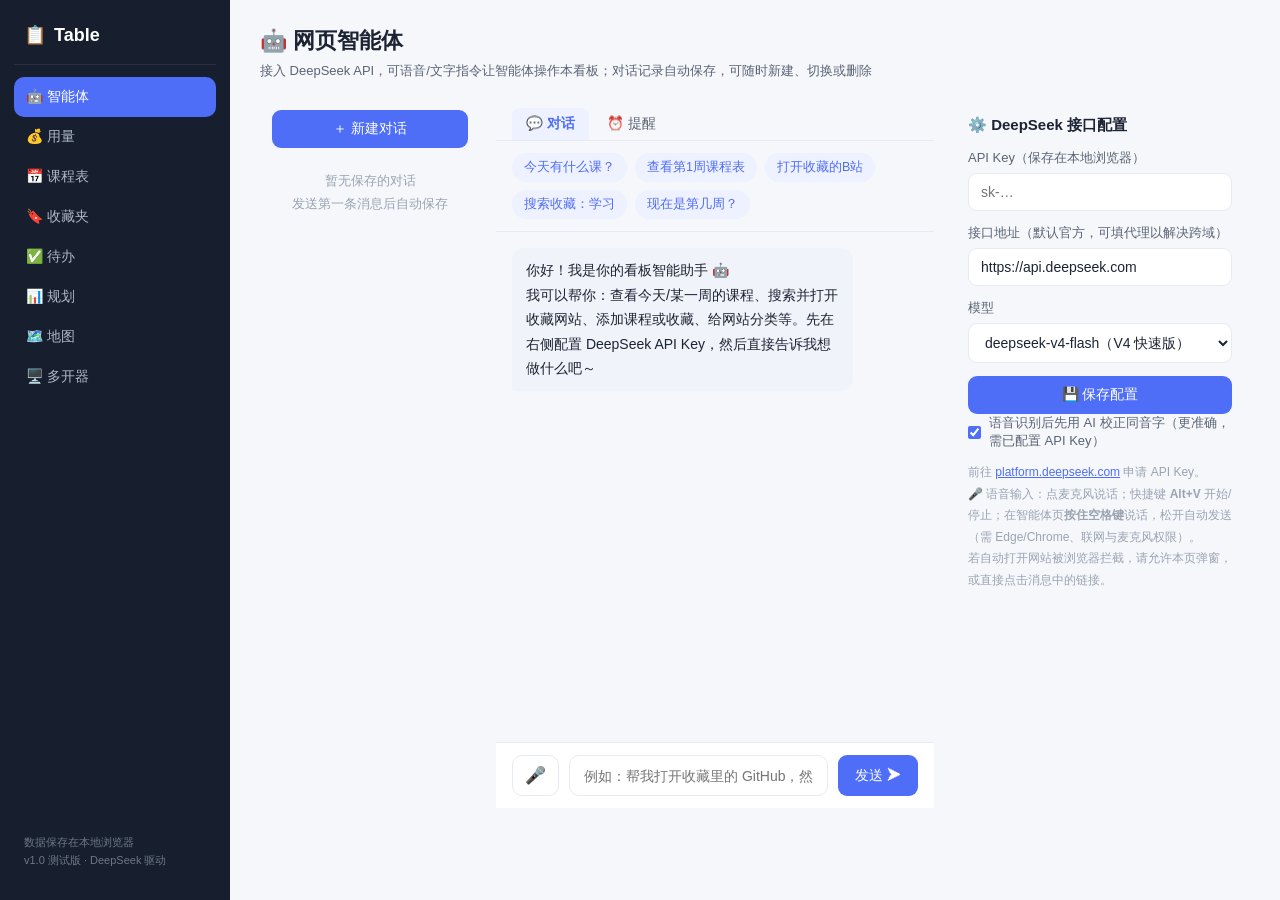
==== commit feb0794d: "1" ====
--- a/index.html
+++ b/index.html
@@ -13,11 +13,11 @@
       <div class="logo">📋 <span>Table</span></div>
       <nav>
         <button class="nav-item active" data-page="agent">🤖 智能体<span class="nav-badge hidden" id="nav-remind-badge"></span></button>
+        <button class="nav-item" data-page="usage">💰 用量</button>
         <button class="nav-item" data-page="schedule">📅 课程表</button>
         <button class="nav-item" data-page="bookmarks">🔖 收藏夹</button>
         <button class="nav-item" data-page="tasks">✅ 待办</button>
         <button class="nav-item" data-page="gantt">📊 规划</button>
-        <button class="nav-item" data-page="usage">💰 用量</button>
         <button class="nav-item" data-page="map">🗺️ 地图</button>
         <button class="nav-item" data-page="multi">🖥️ 多开器</button>
       </nav>
--- a/Table.css
+++ b/Table.css
@@ -731,7 +731,12 @@
   outline: none; background: #fff; color: var(--ink);
 }
 .multi-url:focus { border-color: var(--accent); }
-.multi-frame-wrap { flex: 1; min-height: 0; background: #fff; }
+.multi-zoom {
+  flex: none; width: 76px; padding: 4px 3px;
+  border: 1px solid var(--line); border-radius: 7px; font-size: 11.5px;
+  outline: none; background: #fff; color: var(--ink);
+}
+.multi-frame-wrap { flex: 1; min-height: 0; background: #fff; position: relative; overflow: hidden; }
 .multi-frame { width: 100%; height: 100%; border: 0; display: block; }
 #page-multi:fullscreen { background: var(--bg); padding: 18px 22px; overflow: auto; }
 #page-multi:fullscreen .multi-grid { height: calc(100vh - 130px); min-height: 0; }
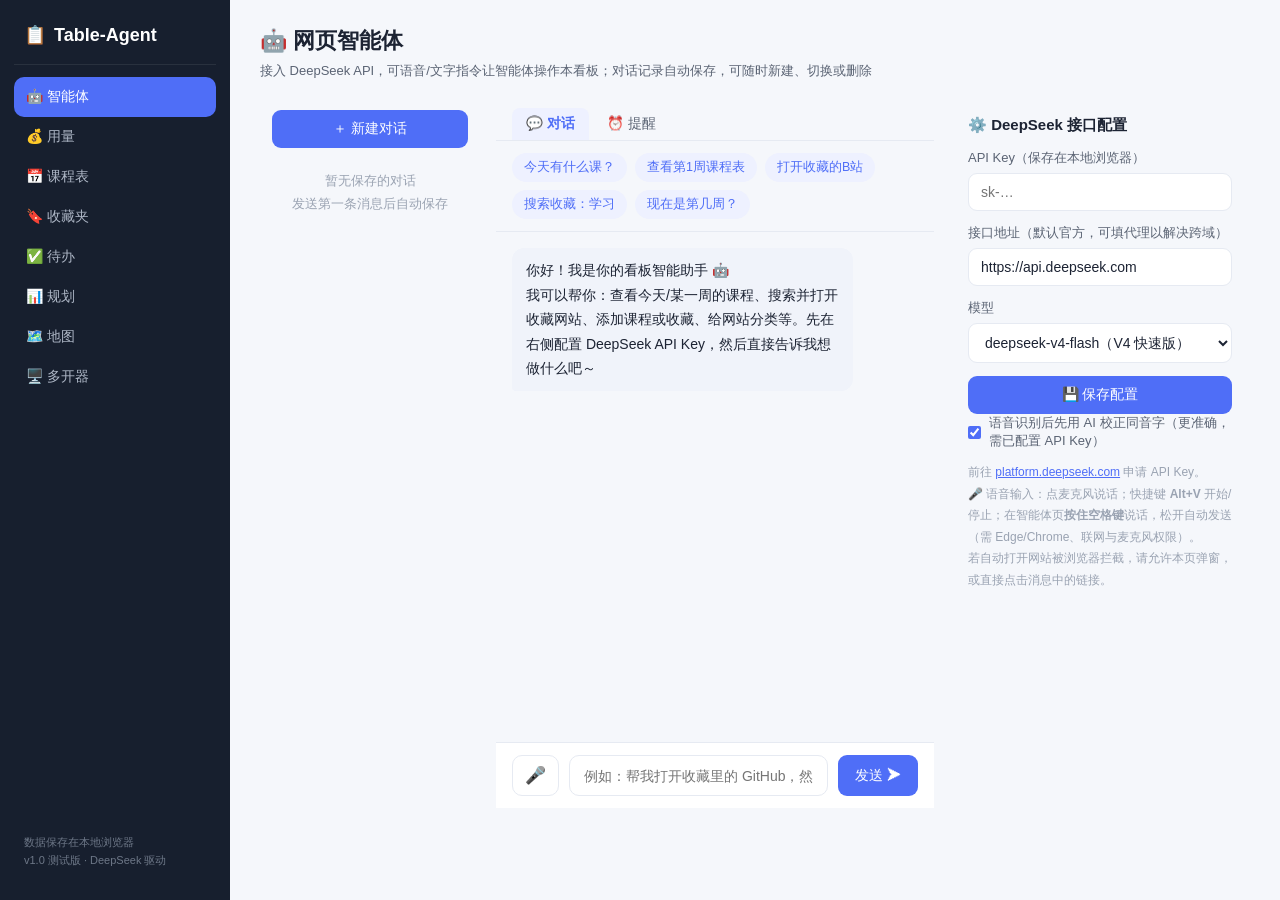
==== commit 54bc1fed: "Update index.html" ====
--- a/index.html
+++ b/index.html
@@ -3,14 +3,14 @@
 <head>
   <meta charset="UTF-8" />
   <meta name="viewport" content="width=device-width, initial-scale=1.0" />
-  <title>Table-为效率而生</title>
+  <title>Table-Agent</title>
   <link rel="stylesheet" href="Table.css" />
 </head>
 <body>
   <div class="app">
     <!-- ==================== 侧边导航 ==================== -->
     <aside class="sidebar">
-      <div class="logo">📋 <span>Table</span></div>
+      <div class="logo">📋 <span>Table-Agent</span></div>
       <nav>
         <button class="nav-item active" data-page="agent">🤖 智能体<span class="nav-badge hidden" id="nav-remind-badge"></span></button>
         <button class="nav-item" data-page="usage">💰 用量</button>
@@ -204,6 +204,7 @@
             <button class="btn ghost" id="btn-fence-add">⛓️ 电子围栏</button>
             <button class="btn ghost" id="btn-map-ruler">📏 测距</button>
             <button class="btn ghost" id="btn-map-route">🧭 路径规划</button>
+            <button class="btn ghost" id="btn-map-metro">🚇 地铁图</button>
             <button class="btn ghost" id="btn-map-config">⚙️ Key 配置</button>
             <button class="btn ghost" id="btn-map-full">⛶ 全屏</button>
           </div>
@@ -211,6 +212,9 @@
         <div class="map-layout">
           <div class="card map-wrap">
             <div id="map-container"></div>
+            <div id="metro-canvas" class="metro-canvas hidden">
+              <iframe id="metro-frame" class="metro-frame" title="地铁图"></iframe>
+            </div>
             <div id="map-draw-banner" class="map-draw-banner hidden">
               <span id="map-draw-text">正在绘制围栏…</span>
               <button class="btn primary btn-sm hidden" id="map-draw-done">✅ 完成</button>
@@ -219,6 +223,31 @@
             <div id="map-route-banner" class="map-draw-banner map-route-banner hidden">
               <span id="map-route-text">正在选择起点…</span>
               <button class="btn ghost btn-sm" id="map-route-cancel">取消</button>
+            </div>
+            <div id="map-metro-panel" class="map-metro-panel hidden">
+              <div class="mm-head">🚇 地铁图</div>
+              <div class="mm-row">
+                <select id="mm-city" title="选择城市，加载该城市地铁线路图">
+                  <option>北京</option><option>上海</option><option>广州</option><option>深圳</option>
+                  <option>成都</option><option>杭州</option><option>武汉</option><option>西安</option>
+                  <option>重庆</option><option>南京</option><option>天津</option><option>苏州</option>
+                  <option>郑州</option><option>长沙</option><option>青岛</option><option>大连</option>
+                  <option>宁波</option><option>合肥</option><option>昆明</option><option>厦门</option>
+                </select>
+              </div>
+              <div class="mm-row hidden" id="mm-station-ops">
+                <span id="mm-station-name" class="mm-station-name">站点：—</span>
+                <button class="btn primary btn-sm" id="btn-mm-setfrom">设为起点</button>
+                <button class="btn ghost btn-sm" id="btn-mm-setto">设为终点</button>
+              </div>
+              <div class="mm-row2">
+                <span id="mm-picked">起点：—　终点：—</span>
+                <button class="btn primary btn-sm" id="btn-mm-plan">🚀 最省时</button>
+                <button class="btn ghost btn-sm hidden" id="btn-mm-retry">🔄 重试</button>
+                <button class="btn ghost btn-sm" id="btn-mm-exit">✕</button>
+              </div>
+              <div id="mm-status" class="mm-status">加载中…</div>
+              <div id="mm-result" class="mm-result"></div>
             </div>
           </div>
           <div class="card map-side">
--- a/Table.css
+++ b/Table.css
@@ -697,6 +697,47 @@
   border-radius: 6px; font-size: 12px;
 }
 .route-picked-clear:hover { color: var(--danger); background: #fdeaea; }
+/* ---------------- 地铁图 ---------------- */
+.map-metro-panel {
+  position: absolute; top: 12px; left: 12px; z-index: 60; width: 300px;
+  background: #fff; border: 1px solid var(--line); border-radius: 12px;
+  box-shadow: 0 8px 24px rgba(15, 23, 42, .12); padding: 10px 12px;
+  display: flex; flex-direction: column; gap: 8px;
+  max-height: calc(100% - 24px);
+}
+.mm-head { font-weight: 700; font-size: 13.5px; color: var(--ink); }
+.mm-row { display: flex; gap: 8px; align-items: center; }
+.mm-row select {
+  flex: 1; min-width: 0; padding: 5px 6px;
+  border: 1px solid var(--line); border-radius: 8px; font-size: 12.5px;
+  background: #fff; color: var(--ink); outline: none;
+}
+.mm-row2 { display: flex; gap: 6px; align-items: center; flex-wrap: wrap; }
+#mm-picked {
+  flex: 1; min-width: 0; font-size: 12px; color: var(--ink2);
+  background: var(--accent-light); border: 1px solid #d3dbfd;
+  padding: 4px 8px; border-radius: 8px;
+}
+#mm-picked b { color: var(--accent); }
+.mm-status { font-size: 12px; color: var(--ink2); }
+.mm-status.err { color: #b91c1c; }
+.mm-result { display: flex; flex-direction: column; gap: 6px; overflow-y: auto; max-height: 180px; }
+.metro-canvas {
+  position: absolute; inset: 0; background: #fff; z-index: 50; overflow: hidden;
+}
+.metro-frame { width: 100%; height: 100%; border: 0; background: #fff; display: block; }
+.mm-station-name { flex: 1; min-width: 0; font-size: 12.5px; font-weight: 600; color: var(--ink); }
+.metro-route-card {
+  border: 1px solid var(--line); border-radius: 10px; padding: 10px 12px; background: #fff;
+}
+.metro-route-card.best { border-color: var(--accent); background: var(--accent-light); }
+.metro-route-head { display: flex; gap: 10px; align-items: center; font-size: 13px; font-weight: 600; }
+.metro-route-head .tag {
+  flex: none; font-size: 11px; font-weight: 600; color: #fff;
+  background: var(--accent); padding: 2px 8px; border-radius: 6px;
+}
+.metro-route-head .time { color: var(--accent); }
+.metro-route-seg { font-size: 12px; color: var(--ink2); margin-top: 4px; line-height: 1.6; }
 /* 浏览器全屏模式 */
 #page-map:fullscreen { background: var(--bg); padding: 18px 22px; overflow: auto; }
 #page-map:fullscreen .map-layout { height: calc(100vh - 130px); min-height: 0; }
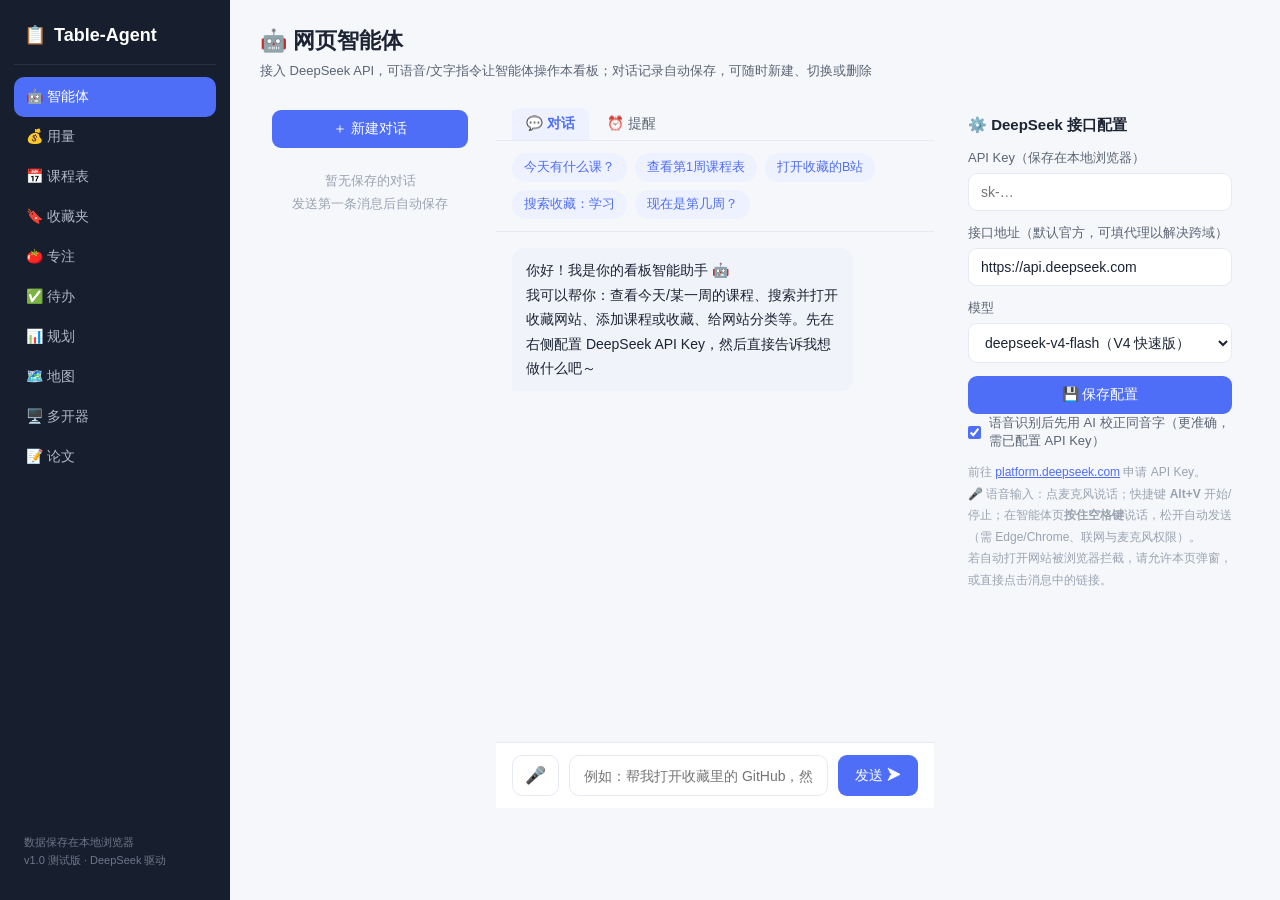
==== commit 72c73d32: "word" ====
--- a/index.html
+++ b/index.html
@@ -16,10 +16,12 @@
         <button class="nav-item" data-page="usage">💰 用量</button>
         <button class="nav-item" data-page="schedule">📅 课程表</button>
         <button class="nav-item" data-page="bookmarks">🔖 收藏夹</button>
+        <button class="nav-item" data-page="focus">🍅 专注</button>
         <button class="nav-item" data-page="tasks">✅ 待办</button>
         <button class="nav-item" data-page="gantt">📊 规划</button>
         <button class="nav-item" data-page="map">🗺️ 地图</button>
         <button class="nav-item" data-page="multi">🖥️ 多开器</button>
+        <button class="nav-item" data-page="paper">📝 论文</button>
       </nav>
       <div class="side-foot">数据保存在本地浏览器<br />v1.0 测试版 · DeepSeek 驱动</div>
     </aside>
@@ -63,6 +65,7 @@
                 <button data-import="template">⬇ 下载 CSV 模板</button>
               </div>
             </div>
+            <button class="btn ghost" id="btn-export-ics">📅 导出 ICS</button>
             <button class="btn primary" id="btn-add-course">＋ 添加课程</button>
             <button class="btn ghost danger" id="btn-clear-courses">🗑 清空课表</button>
           </div>
@@ -291,6 +294,95 @@
         <div id="multi-grid" class="multi-grid layout-2"></div>
       </section>
 
+      <!-- ============ 页面：专注（番茄钟） ============ -->
+      <section id="page-focus" class="page hidden">
+        <div class="page-head">
+          <div>
+            <h1>🍅 番茄钟专注</h1>
+            <p class="sub" id="focus-status-line">专注 25 分钟 · 休息 5 分钟 · 每 4 轮长休息 15 分钟</p>
+          </div>
+          <div class="head-controls">
+            <label class="inline-field">关联规划事件
+              <select id="focus-event" style="min-width:150px"></select>
+            </label>
+            <label class="inline-field">专注(分)<input id="focus-min" type="number" min="1" max="180" style="width:62px" /></label>
+            <label class="inline-field">休息(分)<input id="focus-break" type="number" min="1" max="60" style="width:62px" /></label>
+            <label class="inline-field">长休息(分)<input id="focus-long" type="number" min="1" max="60" style="width:62px" /></label>
+            <button class="btn ghost" id="btn-focus-reset">🔁 重置</button>
+            <button class="btn ghost danger hidden" id="btn-focus-stop">⏹ 结束本轮</button>
+          </div>
+        </div>
+
+        <div class="focus-grid">
+          <div class="card focus-timer-card">
+            <div class="focus-mode" id="focus-mode">🍅 专注</div>
+            <div class="focus-ring" id="focus-ring">
+              <svg viewBox="0 0 220 220">
+                <circle class="fr-bg" cx="110" cy="110" r="96"></circle>
+                <circle class="fr-bar" id="focus-ring-bar" cx="110" cy="110" r="96"></circle>
+              </svg>
+              <div class="fr-center">
+                <div class="fr-time" id="focus-time">25:00</div>
+                <div class="fr-sub" id="focus-sub">准备开始</div>
+              </div>
+            </div>
+            <div class="focus-rounds" id="focus-rounds"></div>
+            <div class="focus-ctrl">
+              <button class="btn primary btn-lg" id="btn-focus-toggle">▶ 开始专注</button>
+              <button class="btn ghost btn-lg" id="btn-focus-skip">⏭ 跳过</button>
+            </div>
+          </div>
+
+          <div class="focus-side">
+            <div class="card">
+              <div class="card-head"><h2>专注统计</h2><span class="card-hint">今日 / 本周 / 累计</span></div>
+              <div class="focus-stat-grid">
+                <div class="focus-stat"><b id="focus-today-min">0</b><span>今日专注(分)</span></div>
+                <div class="focus-stat"><b id="focus-today-count">0</b><span>今日🍅数</span></div>
+                <div class="focus-stat"><b id="focus-week-min">0</b><span>本周(分)</span></div>
+                <div class="focus-stat"><b id="focus-total-min">0</b><span>累计(分)</span></div>
+              </div>
+            </div>
+            <div class="card">
+              <div class="card-head"><h2>近 14 天专注热力</h2><span class="card-hint">颜色越深专注越久</span></div>
+              <div class="focus-heat" id="focus-heat"></div>
+            </div>
+            <div class="card">
+              <div class="card-head"><h2>按规划事件投入</h2><span class="card-hint">与规划页甘特事件联动</span></div>
+              <div class="focus-by-event" id="focus-by-event"></div>
+            </div>
+          </div>
+        </div>
+      </section>
+
+      <!-- ============ 页面：论文撰写 ============ -->
+      <section id="page-paper" class="page hidden">
+        <div class="page-head">
+          <div>
+            <h1>📝 论文撰写</h1>
+            <p class="sub" id="paper-status">自动保存 · <span id="paper-count">0 字</span></p>
+          </div>
+          <div class="head-controls">
+            <input id="paper-title" class="paper-title-input" placeholder="论文标题（可选）…" maxlength="200" />
+            <label class="inline-field">字号
+              <select id="paper-size" style="width:132px"></select>
+            </label>
+            <label class="inline-field">字体
+              <select id="paper-font" style="width:190px"></select>
+            </label>
+            <button class="btn ghost" id="btn-paper-bold" title="先选中文字，再点此按钮（或 Ctrl+B）">𝐁 加粗</button>
+            <button class="btn ghost" id="btn-paper-copy" title="复制全文（粘贴到 Word 等软件保留加粗格式）">📋 复制</button>
+            <button class="btn ghost" id="btn-paper-word" title="下载 Word 文档（.doc），用 Word 打开后格式 100% 保留，不受粘贴模式影响">⬇ 导出 Word</button>
+            <button class="btn ghost" id="btn-paper-voice">🎤 语音输入 (Alt+V)</button>
+            <button class="btn ghost danger" id="btn-paper-clear">🗑 清空</button>
+          </div>
+        </div>
+        <div class="paper-wrap">
+          <div id="paper-text" class="paper-editor" contenteditable="true" spellcheck="false"
+               data-placeholder="在这里撰写论文正文…（Alt+V 语音听写；选中文字后点「𝐁 加粗」或 Ctrl+B；「📋 复制」全文）"></div>
+        </div>
+      </section>
+
       <!-- ============ 页面：智能体 ============ -->
       <section id="page-agent" class="page">
         <div class="page-head">
--- a/Table.css
+++ b/Table.css
@@ -784,6 +784,60 @@
 #page-multi:-webkit-full-screen { background: var(--bg); padding: 18px 22px; overflow: auto; }
 #page-multi:-webkit-full-screen .multi-grid { height: calc(100vh - 130px); min-height: 0; }
 
+/* ---------------- 番茄钟专注 ---------------- */
+.focus-grid { display: grid; grid-template-columns: 380px 1fr; gap: 14px; align-items: start; }
+.focus-timer-card { display: flex; flex-direction: column; align-items: center; padding: 22px; gap: 14px; }
+.focus-mode { font-size: 15px; font-weight: 600; color: var(--accent); }
+.focus-mode.break { color: #16a34a; }
+.focus-ring { position: relative; width: 220px; height: 220px; }
+.focus-ring svg { transform: rotate(-90deg); width: 100%; height: 100%; }
+.fr-bg { fill: none; stroke: #e7ebf5; stroke-width: 12; }
+.fr-bar { fill: none; stroke: var(--accent); stroke-width: 12; stroke-linecap: round; transition: stroke-dashoffset 0.5s linear, stroke 0.3s; }
+.focus-ring.break .fr-bar { stroke: #16a34a; }
+.fr-center { position: absolute; inset: 0; display: flex; flex-direction: column; align-items: center; justify-content: center; gap: 2px; }
+.fr-time { font-size: 40px; font-weight: 700; font-variant-numeric: tabular-nums; color: var(--ink); }
+.fr-sub { font-size: 12.5px; color: var(--muted); max-width: 180px; text-align: center; }
+.focus-rounds { display: flex; gap: 6px; }
+.fr-dot { width: 10px; height: 10px; border-radius: 50%; background: #e2e6f0; }
+.fr-dot.done { background: var(--accent); }
+.fr-dot.cur { background: #f59e0b; }
+.focus-ctrl { display: flex; gap: 10px; }
+.focus-side { display: flex; flex-direction: column; gap: 14px; }
+.focus-stat-grid { display: grid; grid-template-columns: repeat(4, 1fr); gap: 10px; }
+.focus-stat { background: #f6f8fd; border-radius: 10px; padding: 10px 6px; text-align: center; }
+.focus-stat b { display: block; font-size: 20px; color: var(--accent); }
+.focus-stat span { font-size: 11.5px; color: var(--muted); }
+.focus-heat { display: flex; gap: 5px; flex-wrap: wrap; }
+.fh-cell { width: 18px; height: 18px; border-radius: 4px; background: #eef1f7; }
+.fh-cell.f1 { background: #c7d3f8; }
+.fh-cell.f2 { background: #9db4f4; }
+.fh-cell.f3 { background: #6f8fef; }
+.fh-cell.f4 { background: #4f6ef7; }
+.focus-by-event { display: flex; flex-direction: column; gap: 8px; }
+.fbe-row { display: flex; align-items: center; gap: 10px; font-size: 13px; }
+.fbe-name { flex: 1; color: var(--ink); overflow: hidden; text-overflow: ellipsis; white-space: nowrap; }
+.fbe-bar { flex: 1; height: 8px; border-radius: 4px; background: #eef1f7; overflow: hidden; }
+.fbe-fill { display: block; height: 100%; background: var(--accent); border-radius: 4px; }
+.fbe-min { width: 92px; text-align: right; color: var(--muted); font-size: 12px; flex: none; }
+.fbe-empty { color: var(--muted); font-size: 12.5px; }
+
+/* ---------------- 论文撰写 ---------------- */
+.paper-title-input { width: 240px; padding: 6px 10px; border: 1px solid var(--line); border-radius: 7px; font-size: 13px; outline: none; background: #fff; color: var(--ink); }
+.paper-title-input:focus { border-color: var(--accent); }
+.paper-wrap { height: calc(100vh - 185px); min-height: 320px; }
+#paper-text {
+  width: 100%; height: 100%; box-sizing: border-box;
+  overflow: auto; resize: none;
+  border: 1px solid var(--line); border-radius: 12px;
+  padding: 24px 30px;
+  font-family: SimSun, 宋体, serif; font-size: 12pt; line-height: 1.9;
+  color: var(--ink); background: #fff; outline: none;
+}
+#paper-text:focus { border-color: var(--accent); box-shadow: 0 0 0 3px rgba(79, 110, 247, 0.12); }
+#paper-text:empty::before { content: attr(data-placeholder); color: #a7aec0; }
+#paper-text b, #paper-text strong { font-weight: 700; }
+#btn-paper-voice.listening { background: #dc2626; border-color: #dc2626; color: #fff; }
+
 /* ---------------- 响应式 ---------------- */
 @media (max-width: 980px) {
   .app { flex-direction: column; }
@@ -800,4 +854,5 @@
   .map-layout { grid-template-columns: 1fr; height: auto; }
   .map-wrap { height: 400px; }
   .map-side { max-height: 320px; }
-}
+  .focus-grid { grid-template-columns: 1fr; }
+}
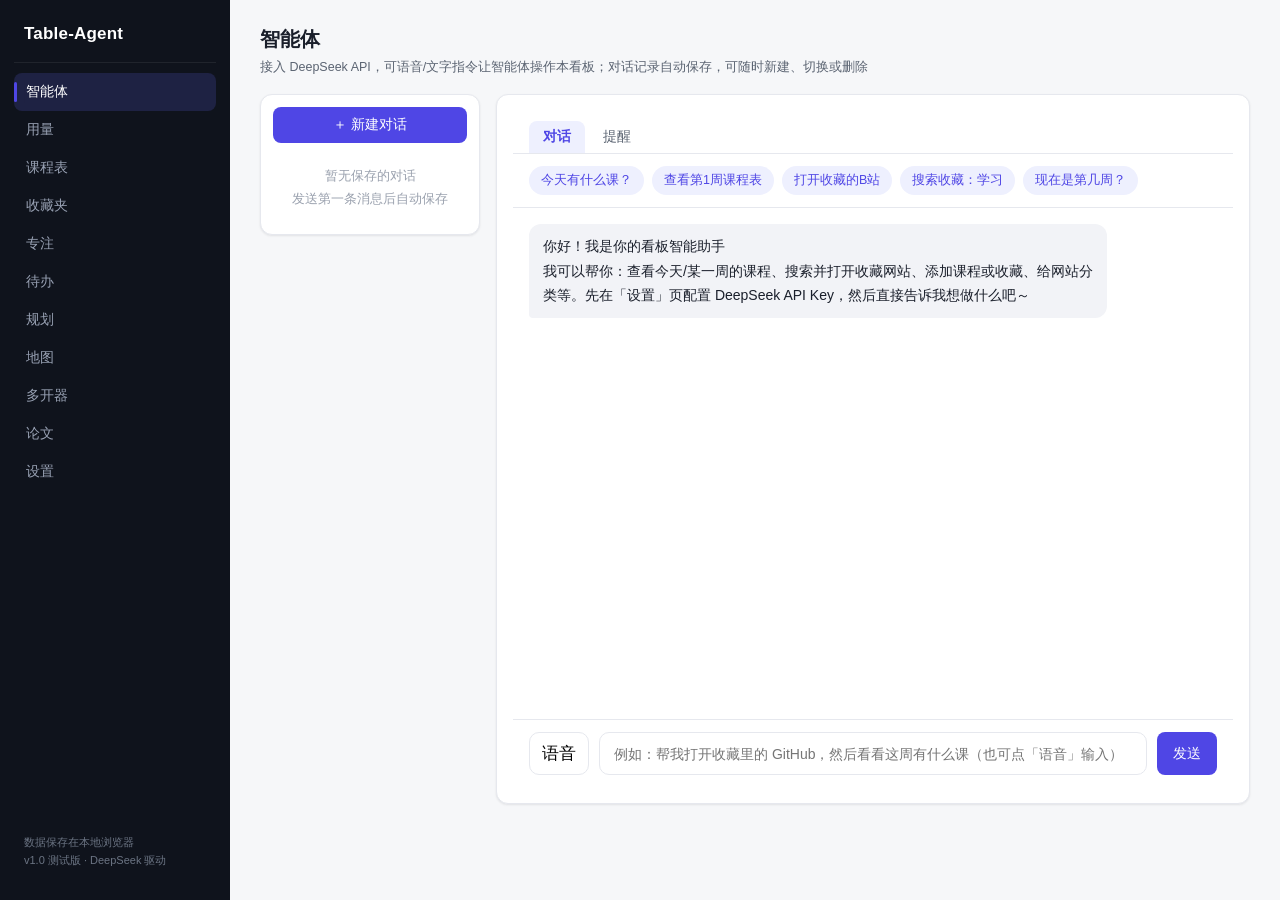
==== commit 50f8938e: "1" ====
--- a/index.html
+++ b/index.html
@@ -10,18 +10,19 @@
   <div class="app">
     <!-- ==================== 侧边导航 ==================== -->
     <aside class="sidebar">
-      <div class="logo">📋 <span>Table-Agent</span></div>
+      <div class="logo"><span>Table-Agent</span></div>
       <nav>
-        <button class="nav-item active" data-page="agent">🤖 智能体<span class="nav-badge hidden" id="nav-remind-badge"></span></button>
-        <button class="nav-item" data-page="usage">💰 用量</button>
-        <button class="nav-item" data-page="schedule">📅 课程表</button>
-        <button class="nav-item" data-page="bookmarks">🔖 收藏夹</button>
-        <button class="nav-item" data-page="focus">🍅 专注</button>
-        <button class="nav-item" data-page="tasks">✅ 待办</button>
-        <button class="nav-item" data-page="gantt">📊 规划</button>
-        <button class="nav-item" data-page="map">🗺️ 地图</button>
-        <button class="nav-item" data-page="multi">🖥️ 多开器</button>
-        <button class="nav-item" data-page="paper">📝 论文</button>
+        <button class="nav-item active" data-page="agent">智能体<span class="nav-badge hidden" id="nav-remind-badge"></span></button>
+        <button class="nav-item" data-page="usage">用量</button>
+        <button class="nav-item" data-page="schedule">课程表</button>
+        <button class="nav-item" data-page="bookmarks">收藏夹</button>
+        <button class="nav-item" data-page="focus">专注</button>
+        <button class="nav-item" data-page="tasks">待办</button>
+        <button class="nav-item" data-page="gantt">规划</button>
+        <button class="nav-item" data-page="map">地图</button>
+        <button class="nav-item" data-page="multi">多开器</button>
+        <button class="nav-item" data-page="paper">论文</button>
+        <button class="nav-item" data-page="settings">设置</button>
       </nav>
       <div class="side-foot">数据保存在本地浏览器<br />v1.0 测试版 · DeepSeek 驱动</div>
     </aside>
@@ -33,7 +34,7 @@
       <section id="page-schedule" class="page hidden">
         <div class="page-head">
           <div>
-            <h1>📅 大学生课程表</h1>
+            <h1>大学生课程表</h1>
             <p class="sub">当前：<b id="cur-week-label">第 — 周</b> · <span id="today-label"></span></p>
           </div>
           <div class="head-controls">
@@ -49,30 +50,30 @@
                 <option value="14">14</option>
               </select>
             </label>
-            <button class="btn ghost" id="btn-times">⏰ 节次时间</button>
+            <button class="btn ghost" id="btn-times">节次时间</button>
             <div class="week-nav">
-              <button id="wk-prev" class="btn ghost" title="上一周">◀</button>
+              <button id="wk-prev" class="btn ghost" title="上一周">‹</button>
               <select id="wk-select" title="选择周次"></select>
-              <button id="wk-next" class="btn ghost" title="下一周">▶</button>
+              <button id="wk-next" class="btn ghost" title="下一周">›</button>
               <button id="btn-today" class="btn ghost">今天</button>
             </div>
             <div class="dropdown">
-              <button class="btn ghost" id="btn-import-menu">⬇ 导入课表 ▾</button>
+              <button class="btn ghost" id="btn-import-menu">导入课表 ▾</button>
               <div class="menu hidden" id="import-menu">
-                <button data-import="html">📄 教务系统网页(HTML)导入</button>
-                <button data-import="csv">📊 CSV 模板导入</button>
-                <button data-import="paste">📋 粘贴文本导入</button>
-                <button data-import="template">⬇ 下载 CSV 模板</button>
+                <button data-import="html">教务系统网页(HTML)导入</button>
+                <button data-import="csv">CSV 模板导入</button>
+                <button data-import="paste">粘贴文本导入</button>
+                <button data-import="template">下载 CSV 模板</button>
               </div>
             </div>
-            <button class="btn ghost" id="btn-export-ics">📅 导出 ICS</button>
+            <button class="btn ghost" id="btn-export-ics">导出 ICS</button>
             <button class="btn primary" id="btn-add-course">＋ 添加课程</button>
-            <button class="btn ghost danger" id="btn-clear-courses">🗑 清空课表</button>
+            <button class="btn ghost danger" id="btn-clear-courses">清空课表</button>
           </div>
         </div>
 
         <div id="banner-warn" class="banner hidden">
-          ⚠️ 尚未设置「开学第一天（上课）日期」，无法计算当前周和今日课程。请在上方准确填写本学期开学第一天上课的日期（重要：填错会导致当天课程读取错误）。
+          尚未设置「开学第一天（上课）日期」，无法计算当前周和今日课程。请在上方准确填写本学期开学第一天上课的日期（重要：填错会导致当天课程读取错误）。
         </div>
 
         <div class="sch-wrap">
@@ -86,17 +87,17 @@
       <section id="page-bookmarks" class="page hidden">
         <div class="page-head">
           <div>
-            <h1>🔖 Edge 收藏夹</h1>
+            <h1>Edge 收藏夹</h1>
             <p class="sub" id="bm-stats"></p>
           </div>
           <div class="head-controls">
-            <button class="btn ghost" id="btn-cats">🏷 分类管理</button>
-            <button class="btn primary" id="btn-bm-import">📥 一键导入 Edge 收藏夹</button>
+            <button class="btn ghost" id="btn-cats">分类管理</button>
+            <button class="btn primary" id="btn-bm-import">一键导入 Edge 收藏夹</button>
             <button class="btn ghost" id="btn-bm-add">＋ 手动收藏</button>
-            <button class="btn ghost" id="btn-bm-dedupe">🧹 一键去重</button>
-            <button class="btn ghost" id="btn-bm-export-edge">📤 导出 Edge(HTML)</button>
-            <button class="btn ghost" id="btn-bm-export">📤 导出备份 JSON</button>
-            <button class="btn ghost danger" id="btn-bm-clear">🗑 清空</button>
+            <button class="btn ghost" id="btn-bm-dedupe">一键去重</button>
+            <button class="btn ghost" id="btn-bm-export-edge">导出 Edge(HTML)</button>
+            <button class="btn ghost" id="btn-bm-export">导出备份 JSON</button>
+            <button class="btn ghost danger" id="btn-bm-clear">清空</button>
           </div>
         </div>
 
@@ -109,7 +110,7 @@
         </div>
 
         <div class="bm-toolbar">
-          <input id="bm-search" class="search-input" type="search" placeholder="🔍 搜索网站名称 / 网址 / 分类名称…" />
+          <input id="bm-search" class="search-input" type="search" placeholder="搜索网站名称 / 网址 / 分类名称…" />
         </div>
         <div class="chips" id="bm-chips"></div>
         <div class="bm-grid" id="bm-grid"></div>
@@ -119,7 +120,7 @@
       <section id="page-tasks" class="page hidden">
         <div class="page-head">
           <div>
-            <h1>✅ 任务待办</h1>
+            <h1>任务待办</h1>
             <p class="sub" id="tk-stats"></p>
           </div>
           <div class="head-controls">
@@ -133,7 +134,7 @@
       <section id="page-gantt" class="page hidden">
         <div class="page-head">
           <div>
-            <h1>📊 未来规划 · 甘特图</h1>
+            <h1>未来规划 · 甘特图</h1>
             <p class="sub" id="gt-stats"></p>
           </div>
           <div class="head-controls">
@@ -146,7 +147,7 @@
                 <option value="48">48px/天</option>
               </select>
             </label>
-            <button class="btn ghost" id="btn-gt-today">📍 今天</button>
+            <button class="btn ghost" id="btn-gt-today">今天</button>
             <button class="btn primary" id="btn-gt-add">＋ 添加事件</button>
           </div>
         </div>
@@ -159,7 +160,7 @@
       <section id="page-usage" class="page hidden">
         <div class="page-head">
           <div>
-            <h1>💰 用量中心</h1>
+            <h1>用量中心</h1>
             <p class="sub">DeepSeek 官方余额接口 + 本看板逐请求消耗统计（估算费用）</p>
           </div>
           <div class="head-controls">
@@ -189,7 +190,7 @@
         <div class="card us-price-card">
           <div class="card-head"><h2>单价设置（¥ / 百万 tokens · 每模型独立六项）</h2><span class="card-hint">官方调价后在此修改，费用估算立即生效；高峰时段为北京时间 9:00-12:00、14:00-18:00（其余为空闲时段）</span></div>
           <div id="us-price-groups"></div>
-          <div class="us-price-row"><button class="btn primary" id="us-price-save">💾 保存全部单价</button></div>
+          <div class="us-price-row"><button class="btn primary" id="us-price-save">保存全部单价</button></div>
         </div>
       </section>
 
@@ -197,19 +198,19 @@
       <section id="page-map" class="page hidden">
         <div class="page-head">
           <div>
-            <h1>🗺️ 高德地图</h1>
+            <h1>高德地图</h1>
             <p class="sub" id="map-status">未配置 API Key</p>
           </div>
           <div class="head-controls">
-            <input id="map-search-input" class="search-input" type="search" placeholder="🔍 搜索地点（如：西安交通大学）" style="max-width:280px" />
+            <input id="map-search-input" class="search-input" type="search" placeholder="搜索地点（如：西安交通大学）" style="max-width:280px" />
             <button class="btn primary" id="btn-map-search">查找</button>
-            <button class="btn ghost" id="btn-map-locate">📍 定位</button>
-            <button class="btn ghost" id="btn-fence-add">⛓️ 电子围栏</button>
-            <button class="btn ghost" id="btn-map-ruler">📏 测距</button>
-            <button class="btn ghost" id="btn-map-route">🧭 路径规划</button>
-            <button class="btn ghost" id="btn-map-metro">🚇 地铁图</button>
-            <button class="btn ghost" id="btn-map-config">⚙️ Key 配置</button>
-            <button class="btn ghost" id="btn-map-full">⛶ 全屏</button>
+            <button class="btn ghost" id="btn-map-locate">定位</button>
+            <button class="btn ghost" id="btn-fence-add">电子围栏</button>
+            <button class="btn ghost" id="btn-map-ruler">测距</button>
+            <button class="btn ghost" id="btn-map-route">路径规划</button>
+            <button class="btn ghost" id="btn-map-metro">地铁图</button>
+            <button class="btn ghost" id="btn-map-config">Key 配置</button>
+            <button class="btn ghost" id="btn-map-full">全屏</button>
           </div>
         </div>
         <div class="map-layout">
@@ -220,7 +221,7 @@
             </div>
             <div id="map-draw-banner" class="map-draw-banner hidden">
               <span id="map-draw-text">正在绘制围栏…</span>
-              <button class="btn primary btn-sm hidden" id="map-draw-done">✅ 完成</button>
+              <button class="btn primary btn-sm hidden" id="map-draw-done">完成</button>
               <button class="btn ghost btn-sm" id="map-draw-cancel">取消</button>
             </div>
             <div id="map-route-banner" class="map-draw-banner map-route-banner hidden">
@@ -228,7 +229,7 @@
               <button class="btn ghost btn-sm" id="map-route-cancel">取消</button>
             </div>
             <div id="map-metro-panel" class="map-metro-panel hidden">
-              <div class="mm-head">🚇 地铁图</div>
+              <div class="mm-head">地铁图</div>
               <div class="mm-row">
                 <select id="mm-city" title="选择城市，加载该城市地铁线路图">
                   <option>北京</option><option>上海</option><option>广州</option><option>深圳</option>
@@ -245,8 +246,8 @@
               </div>
               <div class="mm-row2">
                 <span id="mm-picked">起点：—　终点：—</span>
-                <button class="btn primary btn-sm" id="btn-mm-plan">🚀 最省时</button>
-                <button class="btn ghost btn-sm hidden" id="btn-mm-retry">🔄 重试</button>
+                <button class="btn primary btn-sm" id="btn-mm-plan">最省时</button>
+                <button class="btn ghost btn-sm hidden" id="btn-mm-retry">重试</button>
                 <button class="btn ghost btn-sm" id="btn-mm-exit">✕</button>
               </div>
               <div id="mm-status" class="mm-status">加载中…</div>
@@ -258,7 +259,7 @@
               <h2>地图面板</h2>
               <div class="seg" id="map-side-tabs">
                 <button class="seg-btn active" data-tab="results">搜索结果</button>
-                <button class="seg-btn" data-tab="fences">⛓️ 围栏</button>
+                <button class="seg-btn" data-tab="fences">围栏</button>
               </div>
             </div>
             <span class="card-hint" id="map-side-hint" style="margin-bottom:6px">输入关键词点击「查找」</span>
@@ -275,7 +276,7 @@
       <section id="page-multi" class="page hidden">
         <div class="page-head">
           <div>
-            <h1>🖥️ 多开器</h1>
+            <h1>多开器</h1>
             <p class="sub" id="multi-status">同时打开多个网页分屏独立操作 · 部分网站禁止嵌入（该屏会显示空白）</p>
           </div>
           <div class="head-controls">
@@ -285,10 +286,10 @@
               <button class="seg-btn" data-layout="4">4 屏</button>
             </div>
             <select id="multi-group" class="select" style="width:auto"><option value="">— 网址组 —</option></select>
-            <button class="btn ghost" id="multi-group-save">💾 存为组</button>
-            <button class="btn ghost danger" id="multi-group-del">🗑 删组</button>
-            <button class="btn ghost" id="btn-multi-popall" title="把各屏网址在独立浏览器窗口中打开（不受嵌入/第三方Cookie限制）">🪟 全部外置</button>
-            <button class="btn ghost" id="btn-multi-full">⛶ 全屏</button>
+            <button class="btn ghost" id="multi-group-save">存为组</button>
+            <button class="btn ghost danger" id="multi-group-del">删组</button>
+            <button class="btn ghost" id="btn-multi-popall" title="把各屏网址在独立浏览器窗口中打开（不受嵌入/第三方Cookie限制）">全部外置</button>
+            <button class="btn ghost" id="btn-multi-full">全屏</button>
           </div>
         </div>
         <div id="multi-grid" class="multi-grid layout-2"></div>
@@ -298,7 +299,7 @@
       <section id="page-focus" class="page hidden">
         <div class="page-head">
           <div>
-            <h1>🍅 番茄钟专注</h1>
+            <h1>番茄钟专注</h1>
             <p class="sub" id="focus-status-line">专注 25 分钟 · 休息 5 分钟 · 每 4 轮长休息 15 分钟</p>
           </div>
           <div class="head-controls">
@@ -308,14 +309,14 @@
             <label class="inline-field">专注(分)<input id="focus-min" type="number" min="1" max="180" style="width:62px" /></label>
             <label class="inline-field">休息(分)<input id="focus-break" type="number" min="1" max="60" style="width:62px" /></label>
             <label class="inline-field">长休息(分)<input id="focus-long" type="number" min="1" max="60" style="width:62px" /></label>
-            <button class="btn ghost" id="btn-focus-reset">🔁 重置</button>
-            <button class="btn ghost danger hidden" id="btn-focus-stop">⏹ 结束本轮</button>
+            <button class="btn ghost" id="btn-focus-reset">重置</button>
+            <button class="btn ghost danger hidden" id="btn-focus-stop">结束本轮</button>
           </div>
         </div>
 
         <div class="focus-grid">
           <div class="card focus-timer-card">
-            <div class="focus-mode" id="focus-mode">🍅 专注</div>
+            <div class="focus-mode" id="focus-mode">专注</div>
             <div class="focus-ring" id="focus-ring">
               <svg viewBox="0 0 220 220">
                 <circle class="fr-bg" cx="110" cy="110" r="96"></circle>
@@ -328,8 +329,8 @@
             </div>
             <div class="focus-rounds" id="focus-rounds"></div>
             <div class="focus-ctrl">
-              <button class="btn primary btn-lg" id="btn-focus-toggle">▶ 开始专注</button>
-              <button class="btn ghost btn-lg" id="btn-focus-skip">⏭ 跳过</button>
+              <button class="btn primary btn-lg" id="btn-focus-toggle">开始专注</button>
+              <button class="btn ghost btn-lg" id="btn-focus-skip">跳过</button>
             </div>
           </div>
 
@@ -338,7 +339,7 @@
               <div class="card-head"><h2>专注统计</h2><span class="card-hint">今日 / 本周 / 累计</span></div>
               <div class="focus-stat-grid">
                 <div class="focus-stat"><b id="focus-today-min">0</b><span>今日专注(分)</span></div>
-                <div class="focus-stat"><b id="focus-today-count">0</b><span>今日🍅数</span></div>
+                <div class="focus-stat"><b id="focus-today-count">0</b><span>今日番茄数</span></div>
                 <div class="focus-stat"><b id="focus-week-min">0</b><span>本周(分)</span></div>
                 <div class="focus-stat"><b id="focus-total-min">0</b><span>累计(分)</span></div>
               </div>
@@ -359,7 +360,7 @@
       <section id="page-paper" class="page hidden">
         <div class="page-head">
           <div>
-            <h1>📝 论文撰写</h1>
+            <h1>论文撰写</h1>
             <p class="sub" id="paper-status">自动保存 · <span id="paper-count">0 字</span></p>
           </div>
           <div class="head-controls">
@@ -370,16 +371,70 @@
             <label class="inline-field">字体
               <select id="paper-font" style="width:190px"></select>
             </label>
-            <button class="btn ghost" id="btn-paper-bold" title="先选中文字，再点此按钮（或 Ctrl+B）">𝐁 加粗</button>
-            <button class="btn ghost" id="btn-paper-copy" title="复制全文（粘贴到 Word 等软件保留加粗格式）">📋 复制</button>
-            <button class="btn ghost" id="btn-paper-word" title="下载 Word 文档（.doc），用 Word 打开后格式 100% 保留，不受粘贴模式影响">⬇ 导出 Word</button>
-            <button class="btn ghost" id="btn-paper-voice">🎤 语音输入 (Alt+V)</button>
-            <button class="btn ghost danger" id="btn-paper-clear">🗑 清空</button>
+            <button class="btn ghost" id="btn-paper-bold" title="先选中文字，再点此按钮（或 Ctrl+B）">加粗</button>
+            <button class="btn ghost" id="btn-paper-copy" title="复制全文（粘贴到 Word 等软件保留加粗格式）">复制</button>
+            <button class="btn ghost" id="btn-paper-word" title="下载 Word 文档（.doc），用 Word 打开后格式 100% 保留，不受粘贴模式影响">导出 Word</button>
+            <button class="btn ghost" id="btn-paper-voice">语音输入 (Alt+V)</button>
+            <button class="btn ghost danger" id="btn-paper-clear">清空</button>
           </div>
         </div>
         <div class="paper-wrap">
           <div id="paper-text" class="paper-editor" contenteditable="true" spellcheck="false"
-               data-placeholder="在这里撰写论文正文…（Alt+V 语音听写；选中文字后点「𝐁 加粗」或 Ctrl+B；「📋 复制」全文）"></div>
+               data-placeholder="在这里撰写论文正文…（Alt+V 语音听写；选中文字后点「加粗」或 Ctrl+B；「复制」全文）"></div>
+        </div>
+      </section>
+
+      <!-- ============ 页面：设置 ============ -->
+      <section id="page-settings" class="page hidden">
+        <div class="page-head">
+          <div>
+            <h1>设置</h1>
+            <p class="sub">接口配置与主题外观 · 所有配置仅保存在本机浏览器，不会上传</p>
+          </div>
+        </div>
+        <div class="settings-grid">
+          <div class="card">
+            <div class="card-head"><h2>智能体 API（DeepSeek）</h2><span class="card-hint" id="set-agent-status">未配置</span></div>
+            <label class="field"><span>API Key（保存在本地浏览器）</span>
+              <input id="ag-key" type="password" placeholder="sk-…" /></label>
+            <label class="field"><span>接口地址（默认官方，可填代理以解决跨域）</span>
+              <input id="ag-base" type="text" placeholder="https://api.deepseek.com" /></label>
+            <label class="field"><span>模型</span>
+              <select id="ag-model">
+                <option value="deepseek-v4-flash">deepseek-v4-flash（V4 快速版）</option>
+                <option value="deepseek-v4-pro">deepseek-v4-pro（V4 旗舰版）</option>
+              </select></label>
+            <label class="check-row">
+              <input type="checkbox" id="ag-voicefix" checked />
+              <span>语音识别后先用 AI 校正同音字（更准确，需已配置 API Key）</span>
+            </label>
+            <div class="settings-btn-row">
+              <button class="btn primary" id="btn-ag-save">保存配置</button>
+              <button class="btn ghost" id="btn-agent-test">测试连接</button>
+            </div>
+            <p class="cfg-hint">前往 <a href="https://platform.deepseek.com" target="_blank" rel="noopener">platform.deepseek.com</a> 申请 API Key。</p>
+          </div>
+
+          <div class="card">
+            <div class="card-head"><h2>高德地图 API</h2><span class="card-hint" id="set-map-status">未配置</span></div>
+            <label class="field"><span>API Key *（Web服务 / JS API 共用）</span>
+              <input id="map-key" type="text" placeholder="在高德开放平台创建应用后获取" /></label>
+            <label class="field"><span>安全密钥（SecurityJsCode，JS API 2.0 必需）</span>
+              <input id="map-sec" type="text" placeholder="与 Key 配套的安全密钥" /></label>
+            <div class="guide">
+              <b>申请步骤：</b><br />
+              1. 打开 <code>https://console.amap.com</code> → 应用管理 → 我的应用 → 创建新应用<br />
+              2. 添加 Key，服务平台勾选 <b>「Web端(JS API)」</b> 与 <b>「Web服务」</b><br />
+              3. 复制 <b>Key</b> 与 <b>安全密钥</b> 填入上方，点「保存并测试」<br />
+              Key 仅保存在本机浏览器 localStorage，不会上传。
+            </div>
+            <button class="btn primary" id="map-save-test">保存并测试</button>
+          </div>
+
+          <div class="card settings-theme">
+            <div class="card-head"><h2>主题皮肤</h2><span class="card-hint">点击即切换，自动保存</span></div>
+            <div class="theme-grid" id="theme-grid"></div>
+          </div>
         </div>
       </section>
 
@@ -387,7 +442,7 @@
       <section id="page-agent" class="page">
         <div class="page-head">
           <div>
-            <h1>🤖 网页智能体</h1>
+            <h1>智能体</h1>
             <p class="sub">接入 DeepSeek API，可语音/文字指令让智能体操作本看板；对话记录自动保存，可随时新建、切换或删除</p>
           </div>
         </div>
@@ -399,8 +454,8 @@
           </div>
           <div class="card chat-card">
             <div class="chat-tabs">
-              <button class="chat-tab active" data-tab="chat">💬 对话</button>
-              <button class="chat-tab" data-tab="remind">⏰ 提醒<span class="red-badge hidden" id="remind-badge"></span></button>
+              <button class="chat-tab active" data-tab="chat">对话</button>
+              <button class="chat-tab" data-tab="remind">提醒<span class="red-badge hidden" id="remind-badge"></span></button>
             </div>
             <div class="quick-chips">
               <button class="qchip" data-q="今天有什么课？">今天有什么课？</button>
@@ -410,43 +465,14 @@
               <button class="qchip" data-q="现在是第几周？">现在是第几周？</button>
             </div>
             <div class="chat-msgs" id="chat-msgs">
-              <div class="msg ai">你好！我是你的看板智能助手 🤖<br />我可以帮你：查看今天/某一周的课程、搜索并打开收藏网站、添加课程或收藏、给网站分类等。先在右侧配置 DeepSeek API Key，然后直接告诉我想做什么吧～</div>
+              <div class="msg ai">你好！我是你的看板智能助手<br />我可以帮你：查看今天/某一周的课程、搜索并打开收藏网站、添加课程或收藏、给网站分类等。先在「设置」页配置 DeepSeek API Key，然后直接告诉我想做什么吧～</div>
             </div>
             <div class="remind-msgs hidden" id="remind-msgs"></div>
             <div class="chat-inputrow">
-              <button class="btn voice-btn" id="btn-voice" title="语音输入（需 Edge/Chrome、联网和麦克风权限）">🎤</button>
-              <input id="chat-input" type="text" placeholder="例如：帮我打开收藏里的 GitHub，然后看看这周有什么课（也可点 🎤 语音输入）" />
-              <button class="btn primary" id="btn-chat-send">发送 ➤</button>
-            </div>
-          </div>
-
-          <div class="card agent-cfg">
-            <h3>⚙️ DeepSeek 接口配置</h3>
-            <label class="field">
-              <span>API Key（保存在本地浏览器）</span>
-              <input id="ag-key" type="password" placeholder="sk-…" />
-            </label>
-            <label class="field">
-              <span>接口地址（默认官方，可填代理以解决跨域）</span>
-              <input id="ag-base" type="text" placeholder="https://api.deepseek.com" />
-            </label>
-            <label class="field">
-              <span>模型</span>
-              <select id="ag-model">
-                <option value="deepseek-v4-flash">deepseek-v4-flash（V4 快速版）</option>
-                <option value="deepseek-v4-pro">deepseek-v4-pro（V4 旗舰版）</option>
-              </select>
-            </label>
-            <button class="btn primary btn-block" id="btn-ag-save">💾 保存配置</button>
-            <label class="check-row">
-              <input type="checkbox" id="ag-voicefix" checked />
-              <span>语音识别后先用 AI 校正同音字（更准确，需已配置 API Key）</span>
-            </label>
-            <p class="cfg-hint">
-              前往 <a href="https://platform.deepseek.com" target="_blank" rel="noopener">platform.deepseek.com</a> 申请 API Key。<br />
-              🎤 语音输入：点麦克风说话；快捷键 <b>Alt+V</b> 开始/停止；在智能体页<b>按住空格键</b>说话，松开自动发送（需 Edge/Chrome、联网与麦克风权限）。<br />
-              若自动打开网站被浏览器拦截，请允许本页弹窗，或直接点击消息中的链接。
-            </p>
+              <button class="btn voice-btn" id="btn-voice" title="语音输入（需 Edge/Chrome、联网和麦克风权限）">语音</button>
+              <input id="chat-input" type="text" placeholder="例如：帮我打开收藏里的 GitHub，然后看看这周有什么课（也可点「语音」输入）" />
+              <button class="btn primary" id="btn-chat-send">发送</button>
+            </div>
           </div>
         </div>
       </section>
@@ -512,7 +538,7 @@
       </div>
       <div class="modal-foot">
         <button class="btn ghost" data-close="modal-import">取消</button>
-        <button class="btn primary hidden" id="im-confirm">✅ 确认导入</button>
+        <button class="btn primary hidden" id="im-confirm">确认导入</button>
       </div>
     </div>
   </div>
@@ -522,7 +548,7 @@
     <div class="modal-mask"></div>
     <div class="modal-card">
       <div class="modal-head">
-        <h3>⏰ 节次时间设置</h3>
+        <h3>节次时间设置</h3>
         <button class="modal-close" data-close="modal-times">✕</button>
       </div>
       <div class="modal-body">
@@ -530,7 +556,7 @@
         <p class="cfg-hint">填写每日各节次的开始 / 结束时间后，将显示在课表左侧节次列、今日课程和课程块悬浮提示中；某节无课可留空。</p>
       </div>
       <div class="modal-foot">
-        <button class="btn ghost" id="times-default">⚡ 填充默认时间</button>
+        <button class="btn ghost" id="times-default">填充默认时间</button>
         <button class="btn ghost" data-close="modal-times">取消</button>
         <button class="btn primary" id="times-save">保存</button>
       </div>
@@ -542,7 +568,7 @@
     <div class="modal-mask"></div>
     <div class="modal-card">
       <div class="modal-head">
-        <h3>🏷 分类管理</h3>
+        <h3>分类管理</h3>
         <button class="modal-close" data-close="modal-cats">✕</button>
       </div>
       <div class="modal-body">
@@ -623,40 +649,12 @@
     </div>
   </div>
 
-  <!-- ==================== 地图 Key 配置弹窗 ==================== -->
-  <div id="modal-mapcfg" class="modal hidden">
-    <div class="modal-mask"></div>
-    <div class="modal-card">
-      <div class="modal-head">
-        <h3>🗺️ 高德地图 Key 配置</h3>
-        <button class="modal-close" data-close="modal-mapcfg">✕</button>
-      </div>
-      <div class="modal-body">
-        <label class="field"><span>API Key *（Web服务 / JS API 共用）</span>
-          <input id="map-key" type="text" placeholder="在高德开放平台创建应用后获取" /></label>
-        <label class="field"><span>安全密钥（SecurityJsCode，JS API 2.0 必需）</span>
-          <input id="map-sec" type="text" placeholder="与 Key 配套的安全密钥" /></label>
-        <div class="guide">
-          <b>申请步骤：</b><br />
-          1. 打开 <code>https://console.amap.com</code> → 应用管理 → 我的应用 → 创建新应用<br />
-          2. 添加 Key，服务平台勾选 <b>「Web端(JS API)」</b> 与 <b>「Web服务」</b><br />
-          3. 复制 <b>Key</b> 与 <b>安全密钥</b> 填入上方，点「保存并测试」<br />
-          Key 仅保存在本机浏览器 localStorage，不会上传。
-        </div>
-      </div>
-      <div class="modal-foot">
-        <button class="btn ghost" data-close="modal-mapcfg">取消</button>
-        <button class="btn primary" id="map-save-test">💾 保存并测试</button>
-      </div>
-    </div>
-  </div>
-
   <!-- ==================== 电子围栏弹窗 ==================== -->
   <div id="modal-fence" class="modal hidden">
     <div class="modal-mask"></div>
     <div class="modal-card">
       <div class="modal-head">
-        <h3 id="fence-modal-title">⛓️ 新建电子围栏</h3>
+        <h3 id="fence-modal-title">新建电子围栏</h3>
         <button class="modal-close" data-close="modal-fence">✕</button>
       </div>
       <div class="modal-body">
@@ -677,8 +675,8 @@
         <div id="fence-pick-group" class="hidden">
           <label class="field"><span>多边形绘制方式</span>
             <select id="fence-draw-mode">
-              <option value="free">🖱 自由绘制（单击加点，双击结束）</option>
-              <option value="pick">🎯 选点绘制（选取旧围栏内的多个点）</option>
+              <option value="free">自由绘制（单击加点，双击结束）</option>
+              <option value="pick">选点绘制（选取旧围栏内的多个点）</option>
             </select>
           </label>
           <label class="field"><span>约束围栏（选点绘制时选择旧围栏）</span>
@@ -689,15 +687,15 @@
           <label class="field"><span>圆形半径（米）</span>
             <input id="fence-radius" type="number" min="10" max="100000" step="10" value="200" /></label>
           <div class="seg" id="fence-circle-mode" style="margin-bottom:14px">
-            <button class="seg-btn active" data-mode="drag">🖱 拖动设置半径</button>
-            <button class="seg-btn" data-mode="input">🎯 输入半径（点选圆心）</button>
-          </div>
-        </div>
-        <div class="guide">保存后围栏以橙色虚线 + 半透明填充显示在地图上；可在右侧「⛓️ 围栏」面板中定位、改名、重绘或删除。</div>
+            <button class="seg-btn active" data-mode="drag">拖动设置半径</button>
+            <button class="seg-btn" data-mode="input">输入半径（点选圆心）</button>
+          </div>
+        </div>
+        <div class="guide">保存后围栏以橙色虚线 + 半透明填充显示在地图上；可在右侧「围栏」面板中定位、改名、重绘或删除。</div>
       </div>
       <div class="modal-foot">
         <button class="btn ghost" data-close="modal-fence">取消</button>
-        <button class="btn primary" id="fence-draw-start">▶ 开始绘制</button>
+        <button class="btn primary" id="fence-draw-start">开始绘制</button>
       </div>
     </div>
   </div>
@@ -707,7 +705,7 @@
     <div class="modal-mask"></div>
     <div class="modal-card">
       <div class="modal-head">
-        <h3>🧭 路径规划</h3>
+        <h3>路径规划</h3>
         <button class="modal-close" data-close="modal-route">✕</button>
       </div>
       <div class="modal-body">
@@ -715,7 +713,7 @@
           <span class="route-label">起点 *（搜索后从列表选择具体位置）</span>
           <div class="route-input-row">
             <input id="route-origin" type="text" placeholder="如：西安交通大学 东门（或 经度,纬度）" />
-            <button class="btn ghost" id="route-origin-search">🔍 搜索</button>
+            <button class="btn ghost" id="route-origin-search">搜索</button>
           </div>
           <div class="route-picked hidden" id="route-origin-picked"></div>
           <div class="route-pick-list" id="route-origin-list"></div>
@@ -724,25 +722,25 @@
           <span class="route-label">终点 *（搜索后从列表选择具体位置）</span>
           <div class="route-input-row">
             <input id="route-dest" type="text" placeholder="如：钟楼饭店（或 经度,纬度）" />
-            <button class="btn ghost" id="route-dest-search">🔍 搜索</button>
+            <button class="btn ghost" id="route-dest-search">搜索</button>
           </div>
           <div class="route-picked hidden" id="route-dest-picked"></div>
           <div class="route-pick-list" id="route-dest-list"></div>
         </div>
         <label class="field"><span>出行方式</span>
           <select id="route-mode">
-            <option value="driving">🚗 驾车</option>
-            <option value="walking">🚶 步行</option>
-            <option value="bicycling">🚴 骑行</option>
-            <option value="metro">🚇 地铁（优先含地铁的换乘方案）</option>
-            <option value="transit">🚌 混合（公交/地铁/步行综合）</option>
+            <option value="driving">驾车</option>
+            <option value="walking">步行</option>
+            <option value="bicycling">骑行</option>
+            <option value="metro">地铁（优先含地铁的换乘方案）</option>
+            <option value="transit">混合（公交/地铁/步行综合）</option>
           </select>
         </label>
-        <div class="guide">⚠️ 规划将给出「🏆 最优方案」与最多两条备选方案（虚线显示）；混合出行自动组合公交、地铁与步行。重名建筑请务必在地图上对照选点。</div>
+        <div class="guide">规划将给出「最优方案」与最多两条备选方案（虚线显示）；混合出行自动组合公交、地铁与步行。重名建筑请务必在地图上对照选点。</div>
       </div>
       <div class="modal-foot">
         <button class="btn ghost" data-close="modal-route">取消</button>
-        <button class="btn primary" id="route-plan-start">▶ 开始规划</button>
+        <button class="btn primary" id="route-plan-start">开始规划</button>
       </div>
     </div>
   </div>
--- a/Table.css
+++ b/Table.css
@@ -1,20 +1,52 @@
 /* ============================================================
    Table - 样式表
-   主题：靛蓝 #4f6ef7 · 深色侧栏 · 卡片式布局
+   主题：中性灰阶 + 单一靛蓝强调色 · 深色侧栏 · 简约高端
    ============================================================ */
 
 :root {
-  --bg: #f5f7fb;
+  --bg: #f6f7f9;
   --card: #ffffff;
-  --line: #e6eaf2;
-  --ink: #1c2333;
-  --ink2: #5b6474;
-  --ink3: #9aa3b2;
-  --accent: #4f6ef7;
-  --accent-light: #eef1ff;
-  --danger: #ef4444;
-  --radius: 14px;
-  --shadow: 0 4px 16px rgba(28, 35, 51, 0.06);
+  --line: #e6e8ee;
+  --ink: #1a1f2b;
+  --ink2: #5b6472;
+  --ink3: #9aa1ae;
+  --muted: #77808d;
+  --accent: #4f46e5;
+  --accent-2: #4338ca;
+  --accent-light: #eef0fe;
+  --accent-soft-2: #e2e6ff;
+  --accent-tint: rgba(79, 70, 229, .05);
+  --danger: #dc2626;
+  --danger-soft: #fdeaea;
+  --danger-softer: #fef6f6;
+  --danger-line: #f2c1c1;
+  --ok: #16a34a;
+  --warn: #d97706;
+  --warn-deep: #b45309;
+  --radius: 12px;
+  --shadow-sm: 0 1px 2px rgba(23, 26, 38, .04), 0 1px 3px rgba(23, 26, 38, .05);
+  --shadow: 0 1px 3px rgba(23, 26, 38, .05), 0 6px 20px rgba(23, 26, 38, .06);
+  --shadow-lg: 0 24px 64px rgba(15, 17, 25, .28);
+  /* 语义化表面色（主题皮肤统一在此切换） */
+  --surface: #ffffff;
+  --surface-2: #fafbfc;
+  --soft: #f2f3f7;
+  --soft-2: #f1f2f6;
+  --chip: #f0f3fa;
+  --code-bg: #eceef3;
+  --guide-bg: #f7f8fb;
+  --warn-bg: #fdf7ec;
+  --warn-line: #f1dfb8;
+  --warn-ink: #8a5a00;
+  --amber-bg: #fdf3e2;
+  --amber-ink: #b45309;
+  --amber: #f59e0b;
+  --seg-bg: #eceef3;
+  --grid-line: #f0f2f7;
+  --focus-soft: #f6f8fd;
+  --heat-0: #eef1f7;
+  --ring-bg: #e9ebf2;
+  --dot: #e2e6f0;
 }
 
 * { box-sizing: border-box; margin: 0; padding: 0; }
@@ -24,84 +56,93 @@
   background: var(--bg);
   color: var(--ink);
   min-height: 100vh;
+  -webkit-font-smoothing: antialiased;
+  text-rendering: optimizeLegibility;
 }
 .hidden { display: none !important; }
 button { font-family: inherit; cursor: pointer; border: none; background: none; }
-input, select, textarea { font-family: inherit; }
+input, select, textarea { font-family: inherit; color: inherit; }
 
 /* ---------------- 布局 ---------------- */
 .app { display: flex; min-height: 100vh; }
 .sidebar {
   width: 230px;
   flex: none;
-  background: #171f2e;
+  background: #0f131c;
   color: #fff;
   padding: 20px 14px;
   display: flex;
   flex-direction: column;
-  gap: 12px;
+  gap: 10px;
   position: sticky;
   top: 0;
   height: 100vh;
 }
 .logo {
   display: flex; align-items: center; gap: 8px;
-  font-size: 18px; font-weight: 700;
+  font-size: 17px; font-weight: 650; letter-spacing: .2px;
   padding: 4px 10px 18px;
-  border-bottom: 1px solid rgba(255, 255, 255, .08);
+  border-bottom: 1px solid rgba(255, 255, 255, .07);
 }
 .nav-item {
+  position: relative;
   display: flex; align-items: center; gap: 10px;
   width: 100%;
-  padding: 11px 12px;
-  border-radius: 10px;
-  color: #aeb7c6;
-  font-size: 14px;
+  padding: 10px 12px;
+  border-radius: 8px;
+  color: #98a1b3;
+  font-size: 13.5px; font-weight: 500;
   text-align: left;
   transition: all .15s ease;
 }
-.nav-item:hover { background: rgba(255, 255, 255, .06); color: #fff; }
-.nav-item.active { background: var(--accent); color: #fff; }
-.side-foot { margin-top: auto; font-size: 11px; color: #6d7787; line-height: 1.7; padding: 10px; }
+.nav-item:hover { background: rgba(255, 255, 255, .05); color: #e6e9f0; }
+.nav-item.active { background: rgba(99, 102, 241, .18); color: #fff; }
+.nav-item.active::before {
+  content: ''; position: absolute; left: 0; top: 24%; bottom: 24%;
+  width: 3px; border-radius: 2px; background: var(--accent);
+}
+.side-foot { margin-top: auto; font-size: 11px; color: #6b7483; line-height: 1.7; padding: 10px; }
 
 .content { flex: 1; padding: 26px 30px; max-width: 1460px; min-width: 0; }
 
 /* ---------------- 页头 ---------------- */
 .page-head {
-  display: flex; justify-content: space-between; align-items: flex-end;
+  display: flex; justify-content: space-between; align-items: center;
   gap: 16px; flex-wrap: wrap; margin-bottom: 18px;
 }
-.page-head h1 { font-size: 22px; }
-.sub { color: var(--ink2); font-size: 13px; margin-top: 6px; }
+.page-head h1 { font-size: 20px; font-weight: 650; letter-spacing: .2px; }
+.sub { color: var(--ink2); font-size: 12.5px; margin-top: 6px; }
 .head-controls { display: flex; gap: 10px; align-items: center; flex-wrap: wrap; }
 
 /* ---------------- 按钮 / 表单 ---------------- */
 .btn {
   display: inline-flex; align-items: center; justify-content: center; gap: 6px;
-  padding: 9px 16px;
-  border-radius: 9px;
-  font-size: 14px; font-weight: 500;
+  padding: 8px 15px;
+  border-radius: 8px;
+  font-size: 13.5px; font-weight: 500;
   border: 1px solid transparent;
   transition: all .15s ease;
   white-space: nowrap;
 }
 .btn.primary { background: var(--accent); color: #fff; }
-.btn.primary:hover { background: #3d5cf0; box-shadow: 0 4px 12px rgba(79, 110, 247, .35); }
-.btn.ghost { background: #fff; border-color: var(--line); color: var(--ink2); }
-.btn.ghost:hover { border-color: var(--accent); color: var(--accent); }
+.btn.primary:hover { background: var(--accent-2); box-shadow: 0 4px 12px rgba(79, 70, 229, .28); }
+.btn.ghost { background: var(--surface); border-color: var(--line); color: var(--ink2); }
+.btn.ghost:hover { border-color: #c9cede; color: var(--ink); background: var(--surface-2); }
 .btn.danger { color: var(--danger); }
-.btn.danger:hover { border-color: var(--danger); }
+.btn.danger:hover { border-color: var(--danger-line); background: var(--danger-softer); }
+.btn-sm { padding: 5px 10px; font-size: 12.5px; border-radius: 7px; }
+.btn-lg { padding: 12px 24px; font-size: 15px; border-radius: 10px; }
 .btn-block { width: 100%; }
 .btn:active { transform: scale(.97); }
 
 .inline-field {
   display: flex; align-items: center; gap: 8px;
-  font-size: 13px; color: var(--ink2);
-  background: #fff; border: 1px solid var(--line); border-radius: 10px;
+  font-size: 12.5px; color: var(--ink2);
+  background: var(--surface); border: 1px solid var(--line); border-radius: 8px;
   padding: 7px 12px;
 }
 .inline-field input, .inline-field select {
-  border: none; outline: none; background: #fff; font-size: 13px; color: var(--ink);
+  border: none; outline: none; background: var(--surface); font-size: 13px; color: var(--ink);
 }
 
 .field { display: block; margin-bottom: 13px; }
@@ -110,9 +151,9 @@
   width: 100%;
   padding: 10px 12px;
   border: 1px solid var(--line);
-  border-radius: 9px;
+  border-radius: 8px;
   font-size: 14px;
-  background: #fff;
+  background: var(--surface);
   color: var(--ink);
   outline: none;
   transition: border-color .15s ease;
@@ -120,22 +161,74 @@
 .field input:focus, .field select:focus, .field textarea:focus { border-color: var(--accent); }
 .form-grid { display: grid; grid-template-columns: 1fr 1fr; gap: 0 14px; }
 
+/* ---------------- 基础组件（卡片 / 分段 / 统计卡 / 表格） ---------------- */
+.card {
+  background: var(--card);
+  border: 1px solid var(--line);
+  border-radius: var(--radius);
+  box-shadow: var(--shadow-sm);
+  padding: 16px;
+}
+.card-head { display: flex; align-items: baseline; justify-content: space-between; gap: 10px; margin-bottom: 12px; }
+.card-head h2 { font-size: 15px; font-weight: 600; color: var(--ink); }
+.card-hint { font-size: 12px; color: var(--ink3); }
+.seg { display: inline-flex; gap: 2px; background: var(--seg-bg); border-radius: 9px; padding: 3px; }
+.seg-btn {
+  padding: 5px 14px; border-radius: 7px;
+  font-size: 13px; color: var(--ink2); white-space: nowrap;
+  transition: all .15s ease;
+}
+.seg-btn:hover { color: var(--ink); }
+.seg-btn.active { background: var(--surface); color: var(--ink); font-weight: 600; box-shadow: var(--shadow-sm); }
+.stat { display: flex; align-items: center; gap: 14px; }
+.stat-icon {
+  flex: none; width: 40px; height: 40px; border-radius: 10px;
+  display: flex; align-items: center; justify-content: center;
+  font-size: 15px; font-weight: 700; color: #fff;
+}
+.bg-green { background: var(--ok); }
+.bg-blue { background: var(--accent); }
+.bg-orange { background: #f59e0b; }
+.stat-info { min-width: 0; }
+.stat-label { font-size: 12.5px; color: var(--ink2); }
+.stat-value { font-size: 22px; font-weight: 700; font-variant-numeric: tabular-nums; margin-top: 2px; }
+.stat-sub { font-size: 11.5px; color: var(--ink3); margin-top: 2px; }
+.table-wrap { overflow: auto; }
+.tx-table { width: 100%; border-collapse: collapse; font-size: 13px; }
+.tx-table th {
+  text-align: left; font-size: 12px; font-weight: 500; color: var(--ink3);
+  padding: 8px 10px; border-bottom: 1px solid var(--line); white-space: nowrap;
+}
+.tx-table td { padding: 9px 10px; border-bottom: 1px solid var(--line); }
+.tx-table tbody tr:last-child td { border-bottom: none; }
+.select {
+  padding: 8px 10px; border: 1px solid var(--line); border-radius: 8px;
+  font-size: 13px; background: var(--surface); color: var(--ink); outline: none;
+}
+.select:focus { border-color: var(--accent); }
+
 /* ---------------- 提示横幅 / 说明框 ---------------- */
 .banner {
-  background: #fff7e6; border: 1px solid #ffd591; color: #ad6800;
+  background: var(--warn-bg); border: 1px solid var(--warn-line); color: var(--warn-ink);
   border-radius: 10px; padding: 10px 14px; font-size: 13px; line-height: 1.7;
   margin-bottom: 14px;
 }
 .guide {
-  background: #f7f9ff; border: 1px solid #dbe4ff; border-radius: 10px;
-  padding: 12px 14px; font-size: 13px; color: var(--ink2); line-height: 1.9;
+  background: var(--guide-bg); border: 1px solid var(--line); border-radius: 10px;
+  padding: 12px 14px; font-size: 12.5px; color: var(--ink2); line-height: 1.9;
   margin-bottom: 14px;
 }
 .guide code, .cfg-hint code {
-  background: #eef1f8; padding: 1px 6px; border-radius: 4px; font-size: 12px;
+  background: var(--code-bg); padding: 1px 6px; border-radius: 4px; font-size: 12px;
 }
 
 /* ---------------- 课程表 ---------------- */
+.week-nav { display: flex; align-items: center; gap: 4px; }
+.week-nav select {
+  padding: 6px 8px; border: 1px solid var(--line); border-radius: 8px;
+  background: var(--surface); color: var(--ink); font-size: 13px; outline: none;
+}
+.week-nav select:focus { border-color: var(--accent); }
 .sch-wrap {
   background: var(--card); border-radius: var(--radius); box-shadow: var(--shadow);
   padding: 16px; overflow: auto;
@@ -151,16 +244,16 @@
 .sch-time { width: 64px; flex: none; display: flex; flex-direction: column; }
 .sch-time div {
   height: 48px; display: flex; flex-direction: column; align-items: center; justify-content: center;
-  gap: 1px; border-bottom: 1px solid #f0f2f7;
+  gap: 1px; border-bottom: 1px solid var(--grid-line);
 }
 .sch-time b { font-size: 12px; font-weight: 600; color: var(--ink2); }
 .sch-time span { font-size: 10px; color: var(--ink3); font-variant-numeric: tabular-nums; }
 .sch-day {
   flex: 1; position: relative; border-left: 1px solid var(--line);
-  background: repeating-linear-gradient(to bottom, transparent 0 47px, #f0f2f7 47px 48px);
+  background: repeating-linear-gradient(to bottom, transparent 0 47px, var(--grid-line) 47px 48px);
 }
 .sch-day.today {
-  background: repeating-linear-gradient(to bottom, rgba(79, 110, 247, .05) 0 47px, #f0f2f7 47px 48px);
+  background: repeating-linear-gradient(to bottom, var(--accent-tint) 0 47px, var(--grid-line) 47px 48px);
 }
 .sch-block {
   position: absolute; left: 4px; right: 4px;
@@ -190,7 +283,7 @@
 .dropdown { position: relative; }
 .menu {
   position: absolute; right: 0; top: calc(100% + 6px);
-  background: #fff; border: 1px solid var(--line); border-radius: 10px;
+  background: var(--surface); border: 1px solid var(--line); border-radius: 10px;
   box-shadow: 0 10px 28px rgba(0, 0, 0, .13);
   min-width: 220px; padding: 6px; z-index: 60;
 }
@@ -206,13 +299,13 @@
   flex: 1; min-width: 220px;
   padding: 10px 14px;
   border: 1px solid var(--line); border-radius: 10px;
-  background: #fff; font-size: 14px; outline: none;
+  background: var(--surface); font-size: 14px; outline: none;
 }
 .search-input:focus { border-color: var(--accent); }
 .chips { display: flex; gap: 8px; flex-wrap: wrap; margin-bottom: 14px; }
 .chip {
   padding: 6px 14px; border-radius: 999px;
-  background: #fff; border: 1px solid var(--line);
+  background: var(--surface); border: 1px solid var(--line);
   font-size: 13px; color: var(--ink2);
   transition: all .15s ease;
 }
@@ -220,7 +313,7 @@
 .chip.active { background: var(--accent); border-color: var(--accent); color: #fff; }
 .bm-grid { display: grid; grid-template-columns: repeat(auto-fill, minmax(290px, 1fr)); gap: 14px; }
 .bm-card {
-  background: #fff; border-radius: 12px; box-shadow: var(--shadow);
+  background: var(--surface); border-radius: 12px; box-shadow: var(--shadow);
   padding: 14px; display: flex; flex-direction: column; gap: 10px;
 }
 .bm-top { display: flex; gap: 10px; align-items: center; min-width: 0; }
@@ -238,20 +331,20 @@
 .bm-url { font-size: 12px; color: var(--ink3); white-space: nowrap; overflow: hidden; text-overflow: ellipsis; }
 .bm-meta { display: flex; gap: 6px; align-items: center; flex-wrap: wrap; }
 .badge {
-  background: #f0f3fa; color: var(--ink2); padding: 2px 8px; border-radius: 6px;
+  background: var(--chip); color: var(--ink2); padding: 2px 8px; border-radius: 6px;
   font-size: 11.5px; max-width: 180px; overflow: hidden; text-overflow: ellipsis; white-space: nowrap;
 }
 .bm-actions { display: flex; gap: 8px; align-items: center; }
 .bm-cat {
   flex: 1; min-width: 0;
   padding: 6px 8px; border: 1px solid var(--line); border-radius: 8px;
-  font-size: 12.5px; background: #fff; color: var(--ink2); outline: none;
+  font-size: 12.5px; background: var(--surface); color: var(--ink2); outline: none;
 }
 .bm-open { flex: none; }
 .bm-empty { grid-column: 1 / -1; padding: 60px; text-align: center; color: var(--ink3); font-size: 14px; }
 
 /* ---------------- 智能体 ---------------- */
-.agent-layout { display: grid; grid-template-columns: 220px minmax(0, 1fr) 300px; gap: 16px; align-items: start; }
+.agent-layout { display: grid; grid-template-columns: 220px minmax(0, 1fr); gap: 16px; align-items: start; }
 
 /* 会话面板 */
 .sess-panel {
@@ -271,7 +364,7 @@
 }
 .sess-time { font-size: 11px; color: var(--ink3); white-space: nowrap; }
 .sess-del { color: var(--ink3); padding: 2px 6px; font-size: 12px; border-radius: 6px; }
-.sess-del:hover { color: var(--danger); background: #fdeaea; }
+.sess-del:hover { color: var(--danger); background: var(--danger-soft); }
 .sess-empty { color: var(--ink3); font-size: 12.5px; text-align: center; padding: 12px 4px; line-height: 1.8; }
 
 /* 聊天标签页（对话/提醒）与红圈角标 */
@@ -294,10 +387,13 @@
 .remind-msgs { flex: 1; overflow: auto; padding: 16px; display: flex; flex-direction: column; gap: 10px; }
 .remind-item {
   display: flex; gap: 10px; align-items: flex-start;
-  padding: 12px 14px; border: 1px solid var(--line); border-radius: 12px; background: #fff;
-}
-.remind-item.unread { border-color: #fca5a5; background: #fff5f5; }
-.remind-icon { font-size: 18px; line-height: 1.4; }
+  padding: 12px 14px; border: 1px solid var(--line); border-radius: 12px; background: var(--surface);
+}
+.remind-item.unread { border-color: var(--danger-line); background: var(--danger-softer); }
+.remind-icon {
+  flex: none; width: 8px; height: 8px; border-radius: 50%;
+  background: var(--accent); margin-top: 6px;
+}
 .remind-body { flex: 1; min-width: 0; }
 .remind-title { font-size: 13.5px; line-height: 1.6; }
 .remind-meta { font-size: 11.5px; color: var(--ink3); margin-top: 3px; }
@@ -307,7 +403,7 @@
 /* 待办任务列表 */
 .tk-list { display: flex; flex-direction: column; gap: 10px; }
 .tk-item {
-  background: #fff; border-radius: 12px; box-shadow: var(--shadow);
+  background: var(--surface); border-radius: 12px; box-shadow: var(--shadow);
   padding: 14px 16px; display: flex; gap: 12px; align-items: center;
 }
 .tk-check { width: 18px; height: 18px; flex: none; accent-color: var(--accent); cursor: pointer; }
@@ -317,11 +413,11 @@
 .tk-note { font-size: 12.5px; color: var(--ink3); margin-top: 2px; }
 .tk-due {
   flex: none; font-size: 12.5px; padding: 4px 10px; border-radius: 999px;
-  background: #f0f3fa; color: var(--ink2); font-variant-numeric: tabular-nums;
-}
-.tk-due.soon { background: #fdf3e2; color: #b45309; }
-.tk-due.overdue { background: #fdeaea; color: var(--danger); }
-.tk-item.done .tk-due { background: #f0f3fa; color: var(--ink3); }
+  background: var(--chip); color: var(--ink2); font-variant-numeric: tabular-nums;
+}
+.tk-due.soon { background: var(--amber-bg); color: var(--amber-ink); }
+.tk-due.overdue { background: var(--danger-soft); color: var(--danger); }
+.tk-item.done .tk-due { background: var(--chip); color: var(--ink3); }
 .tk-ops { display: flex; gap: 6px; flex: none; }
 
 /* 甘特图（未来规划） */
@@ -332,27 +428,27 @@
 .gt-row:last-child { border-bottom: none; }
 .gt-name {
   flex: none; width: 200px; padding: 9px 12px; border-right: 1px solid var(--line);
-  background: #fff; position: sticky; left: 0; z-index: 3;
-}
-.gt-head .gt-name { font-weight: 600; color: var(--ink2); background: #fafbfd; }
+  background: var(--surface); position: sticky; left: 0; z-index: 3;
+}
+.gt-head .gt-name { font-weight: 600; color: var(--ink2); background: var(--surface-2); }
 .gt-name-t { font-size: 13px; font-weight: 600; white-space: nowrap; overflow: hidden; text-overflow: ellipsis; }
 .gt-name-d { font-size: 11px; color: var(--ink3); margin-top: 2px; white-space: nowrap; }
 .gt-months { display: flex; flex: none; }
 .gt-month {
   flex: none; padding: 6px 0; text-align: center; font-size: 12.5px; color: var(--ink2);
-  border-right: 1px solid var(--line); background: #fafbfd; white-space: nowrap;
-}
-.gt-days { background: #fafbfd; }
-.gt-days .gt-name { background: #fafbfd; }
+  border-right: 1px solid var(--line); background: var(--surface-2); white-space: nowrap;
+}
+.gt-days { background: var(--surface-2); }
+.gt-days .gt-name { background: var(--surface-2); }
 .gt-days-inner { display: flex; flex: none; }
 .gt-day {
   flex: none; text-align: center; font-size: 10.5px; color: var(--ink3);
-  padding: 4px 0; border-right: 1px solid #f0f2f7; font-variant-numeric: tabular-nums;
+  padding: 4px 0; border-right: 1px solid var(--grid-line); font-variant-numeric: tabular-nums;
 }
 .gt-day.wknd { color: var(--danger); }
 .gt-cell {
   position: relative; flex: none; border-right: 1px solid var(--line); min-height: 52px;
-  background: repeating-linear-gradient(90deg, transparent 0 calc(var(--gdw, 16px) - 1px), #f0f2f7 calc(var(--gdw, 16px) - 1px) var(--gdw, 16px));
+  background: repeating-linear-gradient(90deg, transparent 0 calc(var(--gdw, 16px) - 1px), var(--grid-line) calc(var(--gdw, 16px) - 1px) var(--gdw, 16px));
 }
 .gt-bar {
   position: absolute; top: 9px; height: 34px; border-radius: 8px; color: #fff; font-size: 12px;
@@ -385,7 +481,7 @@
   overflow-x: auto; padding-bottom: 2px;
 }
 .us-bar-col { flex: 1 1 16px; min-width: 6px; height: 100%; display: flex; flex-direction: column; cursor: default; }
-.us-bar-stack { flex: 1; display: flex; flex-direction: column; justify-content: flex-end; border-radius: 3px 3px 0 0; overflow: hidden; background: #f0f3fa; }
+.us-bar-stack { flex: 1; display: flex; flex-direction: column; justify-content: flex-end; border-radius: 3px 3px 0 0; overflow: hidden; background: var(--chip); }
 .us-bar-in { background: var(--accent); min-height: 0; }
 .us-bar-out { background: #10b981; min-height: 0; }
 .us-bar-label { font-size: 9px; color: var(--ink3); text-align: center; margin-top: 4px; white-space: nowrap; overflow: hidden; }
@@ -405,21 +501,21 @@
   background: var(--accent-light); color: var(--accent);
   font-size: 12.5px; transition: all .15s ease;
 }
-.qchip:hover { background: #dfe6ff; }
+.qchip:hover { background: var(--accent-soft-2); }
 .chat-msgs { flex: 1; overflow: auto; padding: 16px; display: flex; flex-direction: column; gap: 12px; }
 .msg {
   max-width: 84%; padding: 10px 14px; border-radius: 12px;
   font-size: 14px; line-height: 1.75;
 }
 .msg.user { align-self: flex-end; background: var(--accent); color: #fff; border-bottom-right-radius: 4px; }
-.msg.ai { align-self: flex-start; background: #f0f3fa; color: var(--ink); border-bottom-left-radius: 4px; }
-.msg.sys { align-self: center; background: #fff7e6; color: #8a6100; font-size: 12.5px; max-width: 90%; }
+.msg.ai { align-self: flex-start; background: var(--soft); color: var(--ink); border-bottom-left-radius: 4px; }
+.msg.sys { align-self: center; background: var(--soft-2); color: var(--ink2); font-size: 12.5px; max-width: 90%; }
 .msg.ai a { color: var(--accent); }
 .open-fallback { margin-left: 10px; padding: 4px 12px; font-size: 12.5px; }
-.msg.ai code { background: #e2e7f5; padding: 1px 6px; border-radius: 4px; font-size: 12.5px; }
+.msg.ai code { background: var(--code-bg); padding: 1px 6px; border-radius: 4px; font-size: 12.5px; }
 .msg.ai pre { background: #1c2333; color: #d8e0f0; padding: 10px 12px; border-radius: 8px; overflow: auto; margin: 6px 0; font-size: 12.5px; }
 .msg.ai ul { padding-left: 20px; margin: 4px 0; }
-.chat-inputrow { display: flex; gap: 10px; padding: 12px 16px; border-top: 1px solid var(--line); background: #fff; }
+.chat-inputrow { display: flex; gap: 10px; padding: 12px 16px; border-top: 1px solid var(--line); background: var(--surface); }
 .chat-inputrow input {
   flex: 1; padding: 10px 14px; border: 1px solid var(--line); border-radius: 10px;
   font-size: 14px; outline: none;
@@ -429,12 +525,12 @@
 /* 语音按钮 */
 .voice-btn {
   flex: none; font-size: 17px; padding: 9px 12px;
-  background: #fff; border: 1px solid var(--line); border-radius: 10px;
+  background: var(--surface); border: 1px solid var(--line); border-radius: 10px;
   transition: all .15s ease;
 }
 .voice-btn:hover { border-color: var(--accent); }
 .voice-btn.listening {
-  background: #fdeaea; border-color: var(--danger); color: var(--danger);
+  background: var(--danger-soft); border-color: var(--danger); color: var(--danger);
   animation: voice-pulse 1.1s infinite;
 }
 @keyframes voice-pulse {
@@ -456,19 +552,19 @@
 .cats-add-row { display: flex; gap: 8px; margin-top: 14px; }
 .cats-add-row input {
   flex: 1; padding: 9px 12px; border: 1px solid var(--line); border-radius: 8px;
-  font-size: 13.5px; background: #fff; color: var(--ink); outline: none;
+  font-size: 13.5px; background: var(--surface); color: var(--ink); outline: none;
 }
 .cats-add-row input:focus { border-color: var(--accent); }
 .cat-row { display: flex; align-items: center; gap: 8px; padding: 8px 0; border-bottom: 1px solid var(--line); }
 .cat-row .cat-name {
   flex: 1; min-width: 0; padding: 7px 10px; border: 1px solid var(--line); border-radius: 8px;
-  font-size: 13.5px; background: #fff; color: var(--ink); outline: none;
+  font-size: 13.5px; background: var(--surface); color: var(--ink); outline: none;
 }
 .cat-row .cat-name:focus { border-color: var(--accent); }
 .cat-count { font-size: 12px; color: var(--ink3); white-space: nowrap; }
 .bm-name-input {
   width: 100%; padding: 4px 6px; border: 1px solid var(--accent); border-radius: 6px;
-  font-size: 14px; font-weight: 600; outline: none; background: #fff; color: var(--ink);
+  font-size: 14px; font-weight: 600; outline: none; background: var(--surface); color: var(--ink);
 }
 
 /* ---------------- 弹窗 ---------------- */
@@ -476,11 +572,11 @@
   position: fixed; inset: 0; z-index: 100;
   display: flex; align-items: center; justify-content: center; padding: 20px;
 }
-.modal-mask { position: absolute; inset: 0; background: rgba(15, 23, 42, .5); }
+.modal-mask { position: absolute; inset: 0; background: rgba(15, 17, 25, .45); }
 .modal-card {
   position: relative; width: 480px; max-width: 100%; max-height: 90vh; overflow: auto;
-  background: #fff; border-radius: 14px;
-  box-shadow: 0 24px 64px rgba(0, 0, 0, .25);
+  background: var(--surface); border-radius: 16px;
+  box-shadow: var(--shadow-lg);
   animation: pop .18s ease;
 }
 .modal-card.wide { width: 640px; }
@@ -488,7 +584,7 @@
 .modal-head {
   display: flex; align-items: center; justify-content: space-between;
   padding: 16px 20px; border-bottom: 1px solid var(--line);
-  position: sticky; top: 0; background: #fff; z-index: 2;
+  position: sticky; top: 0; background: var(--surface); z-index: 2;
 }
 .modal-head h3 { font-size: 16px; }
 .modal-close { font-size: 16px; color: var(--ink3); padding: 4px; }
@@ -497,7 +593,7 @@
 .modal-foot {
   display: flex; gap: 10px; justify-content: flex-end;
   padding: 12px 20px 20px;
-  position: sticky; bottom: 0; background: #fff; border-top: 1px solid var(--line);
+  position: sticky; bottom: 0; background: var(--surface); border-top: 1px solid var(--line);
 }
 .modal-foot .btn.danger { margin-right: auto; }
 
@@ -506,7 +602,7 @@
 .pv-wrap { max-height: 320px; overflow: auto; border: 1px solid var(--line); border-radius: 10px; }
 .pv-table { width: 100%; border-collapse: collapse; font-size: 12.5px; }
 .pv-table th {
-  position: sticky; top: 0; background: #fafbfd; text-align: left;
+  position: sticky; top: 0; background: var(--surface-2); text-align: left;
   padding: 8px 12px; color: var(--ink3); font-weight: 500; white-space: nowrap;
 }
 .pv-table td { padding: 7px 12px; border-top: 1px solid var(--line); }
@@ -515,7 +611,7 @@
   border: 1px solid var(--line);
   border-radius: 6px;
   font-size: 12.5px;
-  background: #fff;
+  background: var(--surface);
   color: var(--ink);
   outline: none;
 }
@@ -528,7 +624,7 @@
 .tt-row span { font-size: 13px; color: var(--ink2); }
 .tt-row input {
   padding: 6px 8px; border: 1px solid var(--line); border-radius: 8px;
-  font-size: 13.5px; background: #fff; color: var(--ink); outline: none;
+  font-size: 13.5px; background: var(--surface); color: var(--ink); outline: none;
 }
 .tt-row input:focus { border-color: var(--accent); }
 
@@ -536,13 +632,14 @@
 .toast {
   position: fixed; top: 24px; left: 50%;
   transform: translateX(-50%) translateY(-20px);
-  background: #1c2333; color: #fff;
-  padding: 10px 20px; border-radius: 8px; font-size: 13.5px;
+  background: #161a23; color: #fff;
+  padding: 10px 18px; border-radius: 10px; font-size: 13px;
+  box-shadow: var(--shadow-lg);
   opacity: 0; pointer-events: none;
   transition: all .25s ease; z-index: 300; max-width: 90vw;
 }
 .toast.show { opacity: 1; transform: translateX(-50%) translateY(0); }
-.toast.warn { background: #d97706; }
+.toast.warn { background: #b45309; }
 .toast.err { background: var(--danger); }
 
 /* ---------------- 地图 ---------------- */
@@ -560,19 +657,19 @@
 /* 地图面板标签：蓝色圆角按钮 */
 #map-side-tabs { background: transparent; padding: 0; gap: 8px; }
 #map-side-tabs .seg-btn {
-  background: #eef1ff; color: var(--accent);
+  background: var(--accent-light); color: var(--accent);
   border-radius: 999px; padding: 5px 14px; font-size: 12.5px;
 }
-#map-side-tabs .seg-btn:hover { background: #dfe6ff; }
+#map-side-tabs .seg-btn:hover { background: var(--accent-soft-2); }
 #map-side-tabs .seg-btn.active {
   background: var(--accent); color: #fff; font-weight: 600;
-  box-shadow: 0 3px 8px rgba(79, 110, 247, .3);
+  box-shadow: 0 3px 8px rgba(79, 70, 229, .3);
 }
 .map-results { overflow-y: auto; flex: 1; margin-top: 8px; display: flex; flex-direction: column; gap: 8px; }
 .map-item {
   display: flex; gap: 10px; align-items: flex-start; padding: 10px 12px;
   border: 1px solid var(--line); border-radius: 10px; cursor: pointer; transition: all .15s ease;
-  background: #fff; user-select: none;
+  background: var(--surface); user-select: none;
 }
 .map-item:hover { border-color: var(--accent); background: var(--accent-light); }
 .map-item-idx {
@@ -609,49 +706,57 @@
 .fence-count { font-size: 12px; color: var(--ink3); }
 #fence-list { display: flex; flex-direction: column; gap: 8px; }
 .fence-item {
-  display: flex; gap: 10px; align-items: center; padding: 10px 12px;
-  border: 1px solid var(--line); border-radius: 10px; background: #fff;
+  display: flex; flex-direction: column; gap: 8px; padding: 10px 12px;
+  border: 1px solid var(--line); border-radius: 10px; background: var(--surface);
   transition: all .15s ease;
 }
-.fence-item:hover { border-color: #f59e0b; box-shadow: 0 3px 10px rgba(245, 158, 11, .12); }
+.fence-item:hover { border-color: var(--amber); box-shadow: 0 3px 10px rgba(245, 158, 11, .12); }
+.fence-top { display: flex; gap: 10px; align-items: center; min-width: 0; }
 .fence-icon {
   flex: none; width: 32px; height: 32px; border-radius: 8px;
-  background: #fdf3e2; color: #d97706; font-size: 15px;
+  background: var(--amber-bg); color: var(--amber-ink); font-size: 15px;
   display: flex; align-items: center; justify-content: center;
 }
 .fence-info { flex: 1; min-width: 0; }
-.fence-name { font-size: 13.5px; font-weight: 600; }
-.fence-meta { font-size: 11.5px; color: var(--ink3); margin-top: 2px; }
-.fence-ops { display: flex; gap: 2px; flex: none; }
+.fence-name {
+  font-size: 13px; font-weight: 600;
+  white-space: nowrap; overflow: hidden; text-overflow: ellipsis;
+}
+.fence-meta {
+  font-size: 11.5px; color: var(--ink3); margin-top: 2px;
+  white-space: nowrap; overflow: hidden; text-overflow: ellipsis;
+}
+.fence-ops { display: flex; gap: 4px; }
 .fence-ops button {
-  width: 26px; height: 26px; border-radius: 6px; font-size: 12.5px;
+  flex: 1; height: 24px; padding: 0 6px; border-radius: 6px; font-size: 11.5px;
   display: flex; align-items: center; justify-content: center;
-  color: var(--ink2); transition: all .15s ease;
-}
-.fence-ops button:hover { background: #fdf3e2; color: #d97706; }
-.fence-ops button.danger:hover { background: #fdeaea; color: var(--danger); }
+  color: var(--ink2); border: 1px solid var(--line); background: var(--surface-2);
+  transition: all .15s ease;
+}
+.fence-ops button:hover { border-color: var(--amber); background: var(--amber-bg); color: var(--amber-ink); }
+.fence-ops button.danger:hover { border-color: var(--danger-line); background: var(--danger-softer); color: var(--danger); }
 /* 围栏类型选择卡片 */
 .fence-types { display: grid; grid-template-columns: 1fr 1fr; gap: 10px; margin-bottom: 14px; }
 .fence-type-card {
   display: flex; flex-direction: column; align-items: center; gap: 4px;
   padding: 14px 10px; border: 2px solid var(--line); border-radius: 12px;
-  background: #fff; transition: all .15s ease; text-align: center;
-}
-.fence-type-card:hover { border-color: #f59e0b; }
-.fence-type-card.active { border-color: #f59e0b; background: #fdf3e2; }
+  background: var(--surface); transition: all .15s ease; text-align: center;
+}
+.fence-type-card:hover { border-color: var(--amber); }
+.fence-type-card.active { border-color: var(--amber); background: var(--amber-bg); }
 .ft-icon { font-size: 22px; }
 .ft-label { font-size: 13.5px; font-weight: 600; color: var(--ink); }
 .ft-desc { font-size: 11px; color: var(--ink3); }
 /* 测距按钮激活态 */
-.btn.toggle-on { background: #fdf3e2; border-color: #f59e0b; color: #d97706; }
+.btn.toggle-on { background: var(--amber-bg); border-color: var(--amber); color: var(--amber-ink); }
 /* 路径规划结果 */
 .route-summary {
   padding: 12px 14px; border: 1px solid #dbe4ff; border-radius: 10px;
-  background: #f7f9ff; font-size: 13px; line-height: 1.8; margin-bottom: 8px;
+  background: var(--guide-bg); font-size: 13px; line-height: 1.8; margin-bottom: 8px;
 }
 .route-summary b { color: var(--accent); }
 .route-summary.route-alt {
-  background: #fafbfd; border-color: var(--line);
+  background: var(--surface-2); border-color: var(--line);
 }
 .route-summary.route-alt b { color: var(--ink2); }
 .route-summary.route-pick-card { cursor: pointer; transition: all .15s ease; }
@@ -665,7 +770,7 @@
 .route-input-row input {
   flex: 1; min-width: 0; padding: 9px 12px;
   border: 1px solid var(--line); border-radius: 9px; font-size: 13.5px;
-  background: #fff; color: var(--ink); outline: none;
+  background: var(--surface); color: var(--ink); outline: none;
 }
 .route-input-row input:focus { border-color: var(--accent); }
 .route-pick-list {
@@ -675,7 +780,7 @@
 .route-pick-item {
   display: flex; gap: 8px; align-items: flex-start; padding: 8px 10px;
   border: 1px solid var(--line); border-radius: 8px; cursor: pointer;
-  transition: all .15s ease; background: #fff;
+  transition: all .15s ease; background: var(--surface);
 }
 .route-pick-item:hover { border-color: var(--accent); background: var(--accent-light); }
 .rp-idx {
@@ -696,11 +801,11 @@
   margin-left: auto; color: var(--ink3); padding: 2px 6px;
   border-radius: 6px; font-size: 12px;
 }
-.route-picked-clear:hover { color: var(--danger); background: #fdeaea; }
+.route-picked-clear:hover { color: var(--danger); background: var(--danger-soft); }
 /* ---------------- 地铁图 ---------------- */
 .map-metro-panel {
   position: absolute; top: 12px; left: 12px; z-index: 60; width: 300px;
-  background: #fff; border: 1px solid var(--line); border-radius: 12px;
+  background: var(--surface); border: 1px solid var(--line); border-radius: 12px;
   box-shadow: 0 8px 24px rgba(15, 23, 42, .12); padding: 10px 12px;
   display: flex; flex-direction: column; gap: 8px;
   max-height: calc(100% - 24px);
@@ -710,7 +815,7 @@
 .mm-row select {
   flex: 1; min-width: 0; padding: 5px 6px;
   border: 1px solid var(--line); border-radius: 8px; font-size: 12.5px;
-  background: #fff; color: var(--ink); outline: none;
+  background: var(--surface); color: var(--ink); outline: none;
 }
 .mm-row2 { display: flex; gap: 6px; align-items: center; flex-wrap: wrap; }
 #mm-picked {
@@ -723,12 +828,12 @@
 .mm-status.err { color: #b91c1c; }
 .mm-result { display: flex; flex-direction: column; gap: 6px; overflow-y: auto; max-height: 180px; }
 .metro-canvas {
-  position: absolute; inset: 0; background: #fff; z-index: 50; overflow: hidden;
-}
-.metro-frame { width: 100%; height: 100%; border: 0; background: #fff; display: block; }
+  position: absolute; inset: 0; background: var(--surface); z-index: 50; overflow: hidden;
+}
+.metro-frame { width: 100%; height: 100%; border: 0; background: var(--surface); display: block; }
 .mm-station-name { flex: 1; min-width: 0; font-size: 12.5px; font-weight: 600; color: var(--ink); }
 .metro-route-card {
-  border: 1px solid var(--line); border-radius: 10px; padding: 10px 12px; background: #fff;
+  border: 1px solid var(--line); border-radius: 10px; padding: 10px 12px; background: var(--surface);
 }
 .metro-route-card.best { border-color: var(--accent); background: var(--accent-light); }
 .metro-route-head { display: flex; gap: 10px; align-items: center; font-size: 13px; font-weight: 600; }
@@ -754,12 +859,12 @@
 .multi-grid.layout-4 { grid-template-columns: 1fr 1fr; grid-template-rows: 1fr 1fr; }
 .multi-cell {
   display: flex; flex-direction: column; min-width: 0; min-height: 0;
-  border: 1px solid var(--line); border-radius: 10px; overflow: hidden; background: #fff;
+  border: 1px solid var(--line); border-radius: 10px; overflow: hidden; background: var(--surface);
 }
 .multi-cell.expanded { grid-column: 1 / -1; grid-row: 1 / -1; z-index: 5; }
 .multi-bar {
   display: flex; gap: 6px; align-items: center;
-  padding: 6px 8px; background: #fafbfd; border-bottom: 1px solid var(--line);
+  padding: 6px 8px; background: var(--surface-2); border-bottom: 1px solid var(--line);
 }
 .multi-idx {
   flex: none; width: 20px; height: 20px; border-radius: 6px;
@@ -769,15 +874,15 @@
 .multi-url {
   flex: 1; min-width: 0; padding: 5px 8px;
   border: 1px solid var(--line); border-radius: 7px; font-size: 12.5px;
-  outline: none; background: #fff; color: var(--ink);
+  outline: none; background: var(--surface); color: var(--ink);
 }
 .multi-url:focus { border-color: var(--accent); }
 .multi-zoom {
   flex: none; width: 76px; padding: 4px 3px;
   border: 1px solid var(--line); border-radius: 7px; font-size: 11.5px;
-  outline: none; background: #fff; color: var(--ink);
-}
-.multi-frame-wrap { flex: 1; min-height: 0; background: #fff; position: relative; overflow: hidden; }
+  outline: none; background: var(--surface); color: var(--ink);
+}
+.multi-frame-wrap { flex: 1; min-height: 0; background: var(--surface); position: relative; overflow: hidden; }
 .multi-frame { width: 100%; height: 100%; border: 0; display: block; }
 #page-multi:fullscreen { background: var(--bg); padding: 18px 22px; overflow: auto; }
 #page-multi:fullscreen .multi-grid { height: calc(100vh - 130px); min-height: 0; }
@@ -791,38 +896,38 @@
 .focus-mode.break { color: #16a34a; }
 .focus-ring { position: relative; width: 220px; height: 220px; }
 .focus-ring svg { transform: rotate(-90deg); width: 100%; height: 100%; }
-.fr-bg { fill: none; stroke: #e7ebf5; stroke-width: 12; }
+.fr-bg { fill: none; stroke: var(--ring-bg); stroke-width: 12; }
 .fr-bar { fill: none; stroke: var(--accent); stroke-width: 12; stroke-linecap: round; transition: stroke-dashoffset 0.5s linear, stroke 0.3s; }
 .focus-ring.break .fr-bar { stroke: #16a34a; }
 .fr-center { position: absolute; inset: 0; display: flex; flex-direction: column; align-items: center; justify-content: center; gap: 2px; }
 .fr-time { font-size: 40px; font-weight: 700; font-variant-numeric: tabular-nums; color: var(--ink); }
 .fr-sub { font-size: 12.5px; color: var(--muted); max-width: 180px; text-align: center; }
 .focus-rounds { display: flex; gap: 6px; }
-.fr-dot { width: 10px; height: 10px; border-radius: 50%; background: #e2e6f0; }
+.fr-dot { width: 10px; height: 10px; border-radius: 50%; background: var(--dot); }
 .fr-dot.done { background: var(--accent); }
 .fr-dot.cur { background: #f59e0b; }
 .focus-ctrl { display: flex; gap: 10px; }
 .focus-side { display: flex; flex-direction: column; gap: 14px; }
 .focus-stat-grid { display: grid; grid-template-columns: repeat(4, 1fr); gap: 10px; }
-.focus-stat { background: #f6f8fd; border-radius: 10px; padding: 10px 6px; text-align: center; }
+.focus-stat { background: var(--focus-soft); border-radius: 10px; padding: 10px 6px; text-align: center; }
 .focus-stat b { display: block; font-size: 20px; color: var(--accent); }
 .focus-stat span { font-size: 11.5px; color: var(--muted); }
 .focus-heat { display: flex; gap: 5px; flex-wrap: wrap; }
-.fh-cell { width: 18px; height: 18px; border-radius: 4px; background: #eef1f7; }
-.fh-cell.f1 { background: #c7d3f8; }
-.fh-cell.f2 { background: #9db4f4; }
-.fh-cell.f3 { background: #6f8fef; }
-.fh-cell.f4 { background: #4f6ef7; }
+.fh-cell { width: 18px; height: 18px; border-radius: 4px; background: var(--heat-0); }
+.fh-cell.f1 { background: #cfd4fd; }
+.fh-cell.f2 { background: #a5abfa; }
+.fh-cell.f3 { background: #7c82f6; }
+.fh-cell.f4 { background: var(--accent); }
 .focus-by-event { display: flex; flex-direction: column; gap: 8px; }
 .fbe-row { display: flex; align-items: center; gap: 10px; font-size: 13px; }
 .fbe-name { flex: 1; color: var(--ink); overflow: hidden; text-overflow: ellipsis; white-space: nowrap; }
-.fbe-bar { flex: 1; height: 8px; border-radius: 4px; background: #eef1f7; overflow: hidden; }
+.fbe-bar { flex: 1; height: 8px; border-radius: 4px; background: var(--heat-0); overflow: hidden; }
 .fbe-fill { display: block; height: 100%; background: var(--accent); border-radius: 4px; }
 .fbe-min { width: 92px; text-align: right; color: var(--muted); font-size: 12px; flex: none; }
 .fbe-empty { color: var(--muted); font-size: 12.5px; }
 
 /* ---------------- 论文撰写 ---------------- */
-.paper-title-input { width: 240px; padding: 6px 10px; border: 1px solid var(--line); border-radius: 7px; font-size: 13px; outline: none; background: #fff; color: var(--ink); }
+.paper-title-input { width: 240px; padding: 6px 10px; border: 1px solid var(--line); border-radius: 7px; font-size: 13px; outline: none; background: var(--surface); color: var(--ink); }
 .paper-title-input:focus { border-color: var(--accent); }
 .paper-wrap { height: calc(100vh - 185px); min-height: 320px; }
 #paper-text {
@@ -831,22 +936,98 @@
   border: 1px solid var(--line); border-radius: 12px;
   padding: 24px 30px;
   font-family: SimSun, 宋体, serif; font-size: 12pt; line-height: 1.9;
-  color: var(--ink); background: #fff; outline: none;
+  color: var(--ink); background: var(--surface); outline: none;
 }
 #paper-text:focus { border-color: var(--accent); box-shadow: 0 0 0 3px rgba(79, 110, 247, 0.12); }
 #paper-text:empty::before { content: attr(data-placeholder); color: #a7aec0; }
 #paper-text b, #paper-text strong { font-weight: 700; }
 #btn-paper-voice.listening { background: #dc2626; border-color: #dc2626; color: #fff; }
 
+/* ---------------- 设置页 ---------------- */
+.settings-btn-row { display: flex; gap: 10px; align-items: center; flex-wrap: wrap; margin: 12px 0 2px; }
+.settings-grid { display: grid; grid-template-columns: 1fr 1fr; gap: 14px; align-items: start; }
+.settings-theme { grid-column: 1 / -1; }
+.theme-grid { display: grid; grid-template-columns: repeat(auto-fill, minmax(160px, 1fr)); gap: 10px; }
+.theme-card {
+  display: flex; align-items: center; gap: 10px; padding: 10px 12px;
+  border: 1px solid var(--line); border-radius: 10px; background: var(--surface);
+  cursor: pointer; text-align: left; transition: all .15s ease;
+}
+.theme-card:hover { border-color: var(--accent); }
+.theme-card.active { border-color: var(--accent); box-shadow: 0 0 0 2px var(--accent-light); }
+.theme-swatch {
+  flex: none; width: 22px; height: 22px; border-radius: 50%;
+  box-shadow: inset 0 0 0 3px rgba(255, 255, 255, .4), 0 1px 3px rgba(0, 0, 0, .2);
+}
+.theme-info { min-width: 0; display: flex; flex-direction: column; }
+.theme-info b { font-size: 13px; font-weight: 600; color: var(--ink); }
+.theme-info i { font-style: normal; font-size: 11px; color: var(--ink3); white-space: nowrap; overflow: hidden; text-overflow: ellipsis; }
+
+/* ---------------- 主题皮肤（8 浅色 + 1 深色） ---------------- */
+[data-theme="blue"] { --accent: #2563eb; --accent-2: #1d4ed8; --accent-light: #eaf2ff; --accent-soft-2: #d8e6ff; --accent-tint: rgba(37, 99, 235, .05); }
+[data-theme="teal"] { --accent: #0d9488; --accent-2: #0f766e; --accent-light: #e6f7f5; --accent-soft-2: #ccf0ec; --accent-tint: rgba(13, 148, 136, .05); }
+[data-theme="green"] { --accent: #059669; --accent-2: #047857; --accent-light: #e8f7f0; --accent-soft-2: #d3f1e4; --accent-tint: rgba(5, 150, 105, .05); }
+[data-theme="violet"] { --accent: #7c3aed; --accent-2: #6d28d9; --accent-light: #f2ecfe; --accent-soft-2: #e6dbfe; --accent-tint: rgba(124, 58, 237, .05); }
+[data-theme="rose"] { --accent: #e11d48; --accent-2: #be123c; --accent-light: #fdeef2; --accent-soft-2: #fbd7e0; --accent-tint: rgba(225, 29, 72, .05); }
+[data-theme="orange"] { --accent: #ea580c; --accent-2: #c2410c; --accent-light: #fdf1e7; --accent-soft-2: #fae0cb; --accent-tint: rgba(234, 88, 12, .05); }
+[data-theme="slate"] { --accent: #475569; --accent-2: #334155; --accent-light: #eef1f5; --accent-soft-2: #dde3ea; --accent-tint: rgba(71, 85, 105, .05); }
+
+[data-theme="dark"] {
+  color-scheme: dark;
+  --bg: #0e1117; --card: #161a22; --line: #272d3a;
+  --ink: #f1f4f9; --ink2: #a8b1c2; --ink3: #6b7483; --muted: #77808d;
+  --accent: #6366f1; --accent-2: #818cf8; --accent-light: #222a44; --accent-soft-2: #2a3350;
+  --accent-tint: rgba(99, 102, 241, .08);
+  --danger: #f87171; --danger-soft: #3a1f22; --danger-softer: #2e1a1e; --danger-line: #5a2c31;
+  --ok: #4ade80; --warn: #e8a13c; --warn-deep: #f0b96b;
+  --surface: #161a22; --surface-2: #1c212c; --soft: #1e232e; --soft-2: #202634; --chip: #222834;
+  --code-bg: #262c38; --guide-bg: #1a1f2a;
+  --warn-bg: #2a2416; --warn-line: #4a3d1e; --warn-ink: #e0b36a;
+  --amber-bg: #2c2414; --amber-ink: #e8a13c; --amber: #e8a13c; --seg-bg: #222834;
+  --grid-line: #202632; --focus-soft: #1c212c; --heat-0: #222834; --ring-bg: #232937; --dot: #2c3242;
+  --shadow-sm: 0 1px 2px rgba(0, 0, 0, .35);
+  --shadow: 0 1px 3px rgba(0, 0, 0, .4), 0 6px 20px rgba(0, 0, 0, .35);
+  --shadow-lg: 0 24px 64px rgba(0, 0, 0, .55);
+}
+[data-theme="dark"] .sidebar { background: #0b0e14; }
+/* 深色模式：所有表单控件强制表面色（聊天输入框/下拉/日期等），文字走 --ink 近白 */
+[data-theme="dark"] input:not([type="checkbox"]):not([type="radio"]),
+[data-theme="dark"] select,
+[data-theme="dark"] textarea {
+  color: var(--ink);
+  background-color: var(--surface);
+}
+[data-theme="dark"] input::placeholder, [data-theme="dark"] textarea::placeholder { color: var(--ink3); }
+[data-theme="dark"] .mm-status.err { color: #f87171; }
+[data-theme="dark"] .msg.ai pre { background: #0b0e14; color: #dbe2f0; }
+[data-theme="dark"] .toast { background: #2a3040; }
+[data-theme="dark"] .map-draw-banner { background: rgba(42, 36, 22, .97); color: var(--warn-ink); }
+[data-theme="dark"] .map-route-banner { background: rgba(28, 32, 52, .97); color: #a5b0ff; }
+[data-theme="dark"] .route-picked { background: rgba(20, 45, 30, .6); border-color: #2e5a3f; color: var(--ink2); }
+[data-theme="dark"] .route-picked-info b { color: #4ade80; }
+[data-theme="dark"] .tk-due.soon { background: #3a2c14; color: var(--warn-deep); }
+[data-theme="dark"] .tk-due.overdue { background: var(--danger-soft); color: var(--danger); }
+[data-theme="dark"] .remind-item.unread { border-color: var(--danger-line); background: var(--danger-softer); }
+[data-theme="dark"] .map-pin { border-color: rgba(255, 255, 255, .9); }
+[data-theme="dark"] .us-bar-out { background: #2fbf8f; }
+
 /* ---------------- 响应式 ---------------- */
 @media (max-width: 980px) {
   .app { flex-direction: column; }
-  .sidebar { width: 100%; height: auto; flex-direction: row; align-items: center; position: static; padding: 12px 16px; }
-  .logo { border-bottom: none; padding: 0 10px 0 0; font-size: 16px; }
-  .sidebar nav { display: flex; gap: 6px; }
-  .nav-item { width: auto; padding: 9px 12px; }
+  .sidebar { width: 100%; height: auto; flex-direction: row; align-items: center; position: static; padding: 10px 14px; }
+  .logo { border-bottom: none; padding: 0 10px 0 0; font-size: 16px; flex: none; }
+  .sidebar nav {
+    display: flex; gap: 6px; flex: 1; min-width: 0;
+    overflow-x: auto; overflow-y: hidden; -webkit-overflow-scrolling: touch;
+    padding-bottom: 2px; scrollbar-width: none;
+  }
+  .sidebar nav::-webkit-scrollbar { display: none; }
+  .nav-item { width: auto; flex: none; padding: 8px 12px; white-space: nowrap; }
   .side-foot { display: none; }
   .content { padding: 18px 14px; }
+  .page-head { flex-direction: column; align-items: stretch; gap: 10px; }
+  .head-controls { justify-content: flex-start; }
+  .search-input { min-width: 0; width: 100%; }
   .agent-layout { grid-template-columns: 1fr; }
   .sess-panel { max-height: 200px; }
   .chat-card { height: 60vh; min-height: 400px; }
@@ -855,4 +1036,59 @@
   .map-wrap { height: 400px; }
   .map-side { max-height: 320px; }
   .focus-grid { grid-template-columns: 1fr; }
-}
+  .settings-grid { grid-template-columns: 1fr; }
+  .multi-grid { height: calc(100vh - 260px); min-height: 420px; }
+  .paper-wrap { height: 60vh; min-height: 300px; }
+}
+
+/* ---------------- 手机窄屏（≤640px） ---------------- */
+@media (max-width: 640px) {
+  .content { padding: 14px 10px; }
+  .page-head { margin-bottom: 14px; }
+  .page-head h1 { font-size: 18px; }
+  .sub { font-size: 12px; }
+  .head-controls { gap: 8px; }
+  .btn { padding: 8px 12px; font-size: 13px; }
+  .btn-lg { padding: 11px 20px; font-size: 14px; }
+  .inline-field { padding: 6px 10px; gap: 6px; }
+  .paper-title-input { width: 100%; }
+  .card { padding: 14px; }
+  .sch-wrap { padding: 10px; }
+  .today-panel { padding: 14px; }
+  .chat-card { height: 62vh; min-height: 420px; }
+  .chat-inputrow { padding: 10px 12px; gap: 8px; }
+  .chat-msgs { padding: 12px; }
+  .msg { max-width: 92%; font-size: 13.5px; }
+  .bm-grid { grid-template-columns: 1fr; }
+  .gt-name { width: 140px; }
+  .gt-name-t { font-size: 12.5px; }
+  .us-chart { height: 190px; }
+  .us-grid { gap: 12px; }
+  .us-price-row { gap: 8px; }
+  .tx-table { font-size: 12px; }
+  .map-layout { gap: 10px; }
+  .map-wrap { height: 340px; }
+  .map-side { max-height: 280px; }
+  .map-metro-panel { width: calc(100% - 24px); max-width: 300px; }
+  .map-draw-banner { white-space: normal; max-width: 92vw; text-align: center; }
+  .map-item { padding: 9px 10px; }
+  .fence-ops button { padding: 0 5px; font-size: 11px; }
+  .multi-grid { height: 62vh; min-height: 380px; gap: 6px; }
+  .multi-bar { gap: 4px; padding: 5px 6px; }
+  .multi-zoom { width: 64px; }
+  .focus-ring { width: 190px; height: 190px; }
+  .focus-ring svg { width: 100%; height: 100%; }
+  .fr-time { font-size: 34px; }
+  .focus-stat-grid { grid-template-columns: repeat(2, 1fr); }
+  .paper-wrap { height: 62vh; min-height: 280px; }
+  #paper-text { padding: 16px 18px; }
+  .settings-btn-row { flex-wrap: wrap; }
+  .modal { padding: 10px; }
+  .modal-card { border-radius: 12px; }
+  .modal-head { padding: 14px 16px; }
+  .modal-body { padding: 14px 16px 6px; }
+  .modal-foot { padding: 10px 16px 14px; }
+  .toast { font-size: 12.5px; padding: 9px 14px; }
+  .theme-grid { grid-template-columns: repeat(auto-fill, minmax(130px, 1fr)); }
+  .route-pick-list { max-height: 150px; }
+}
